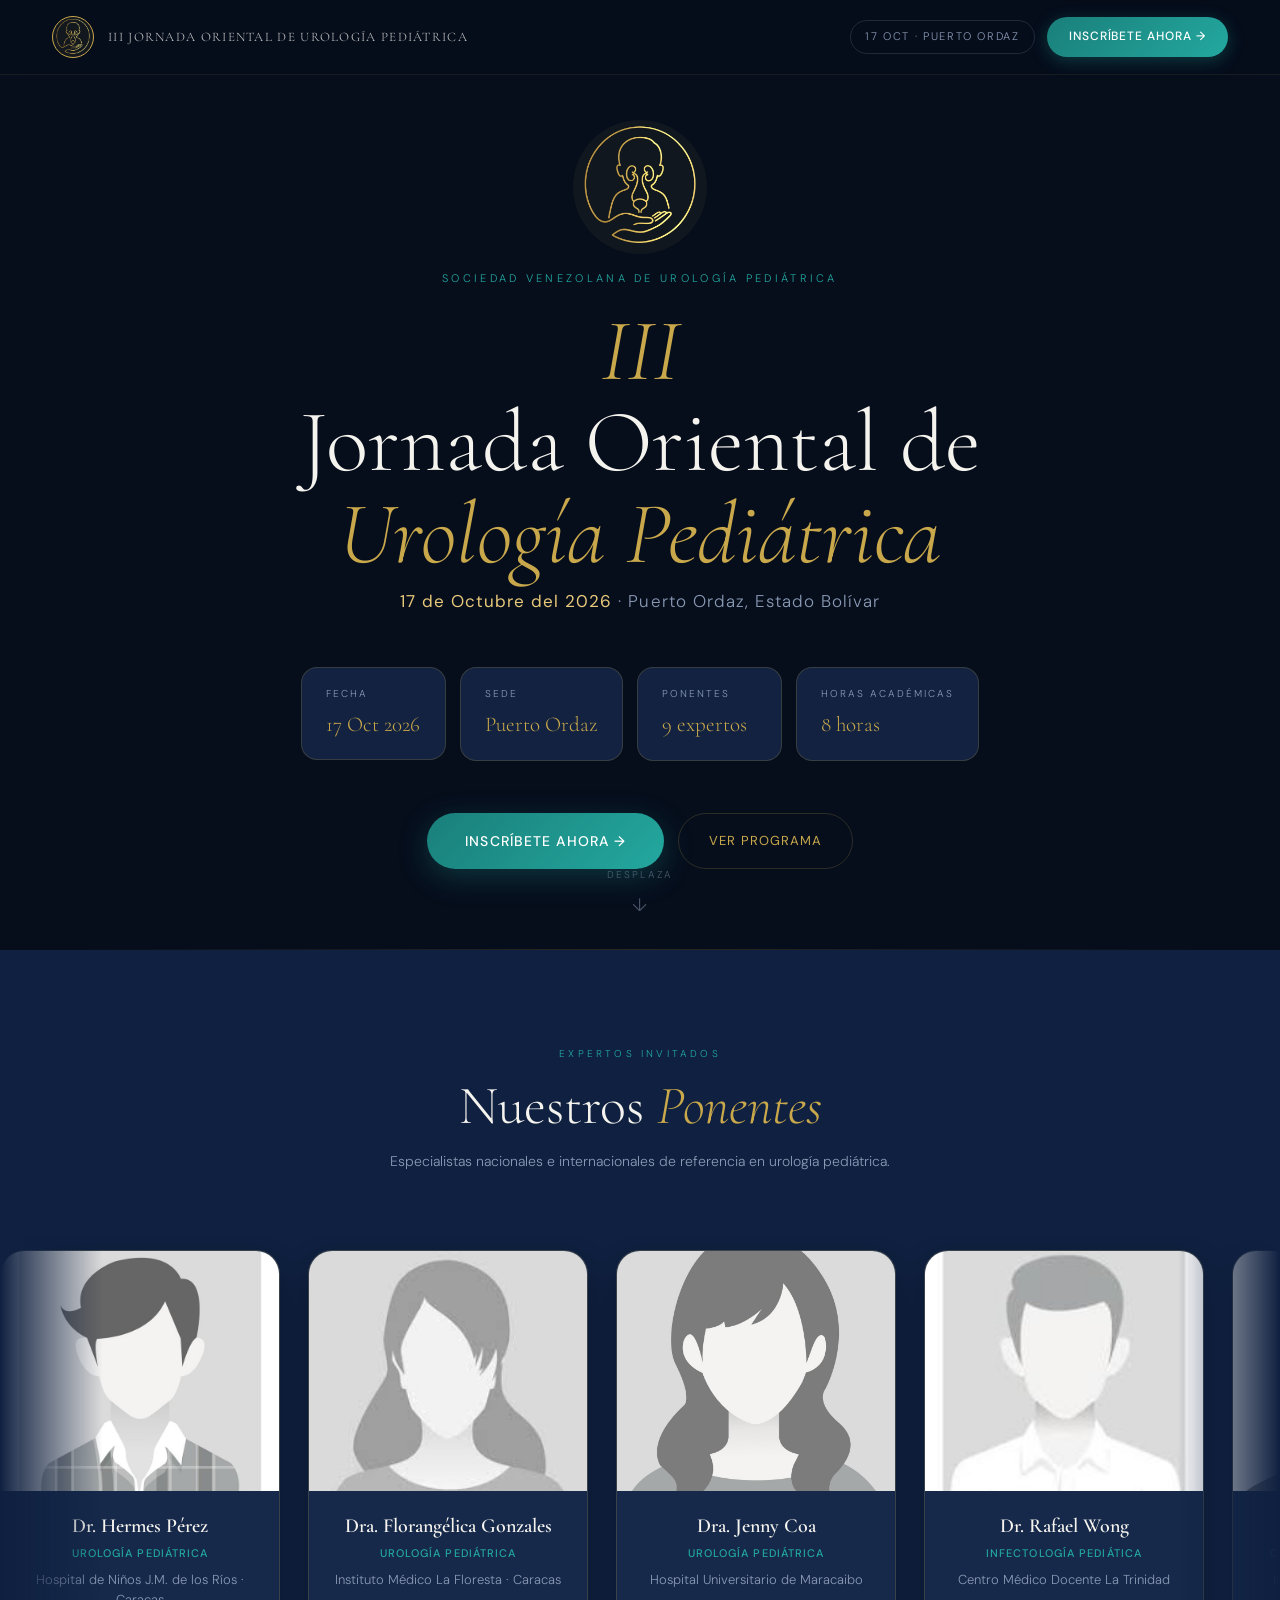
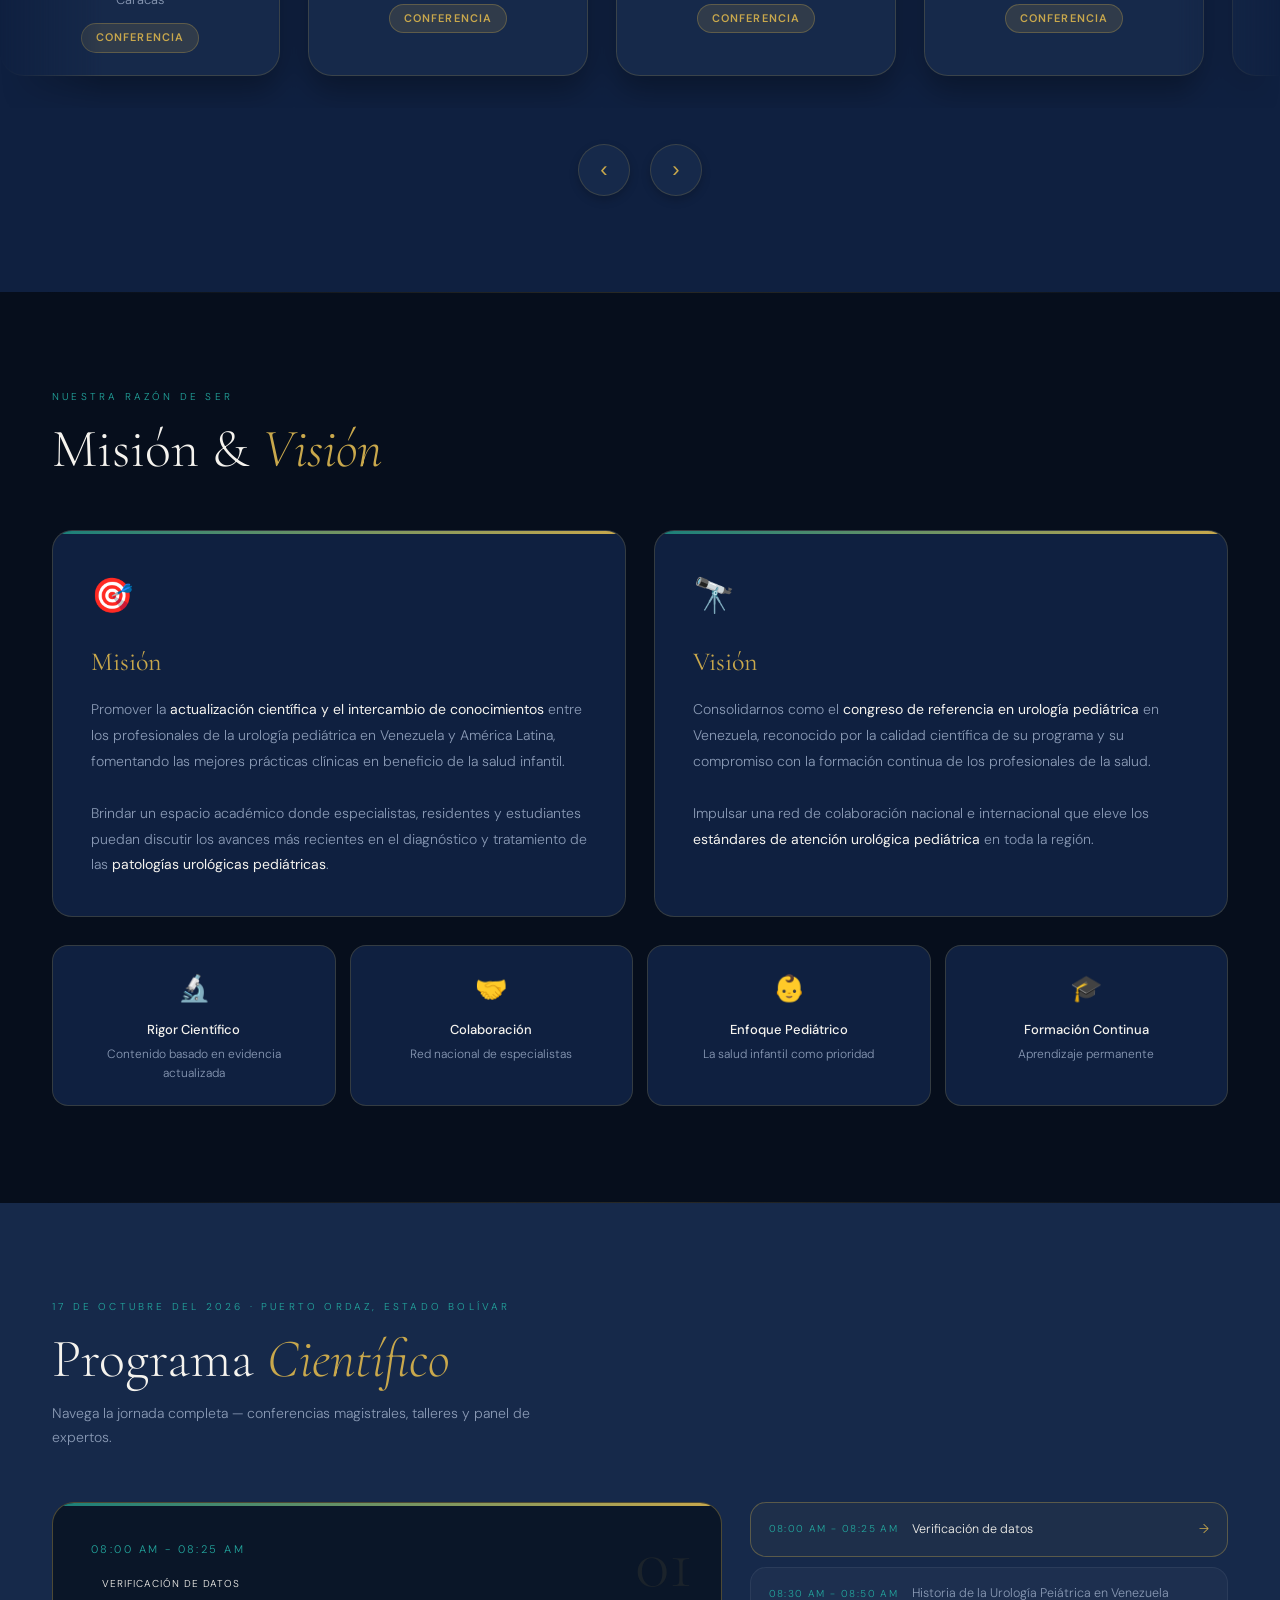
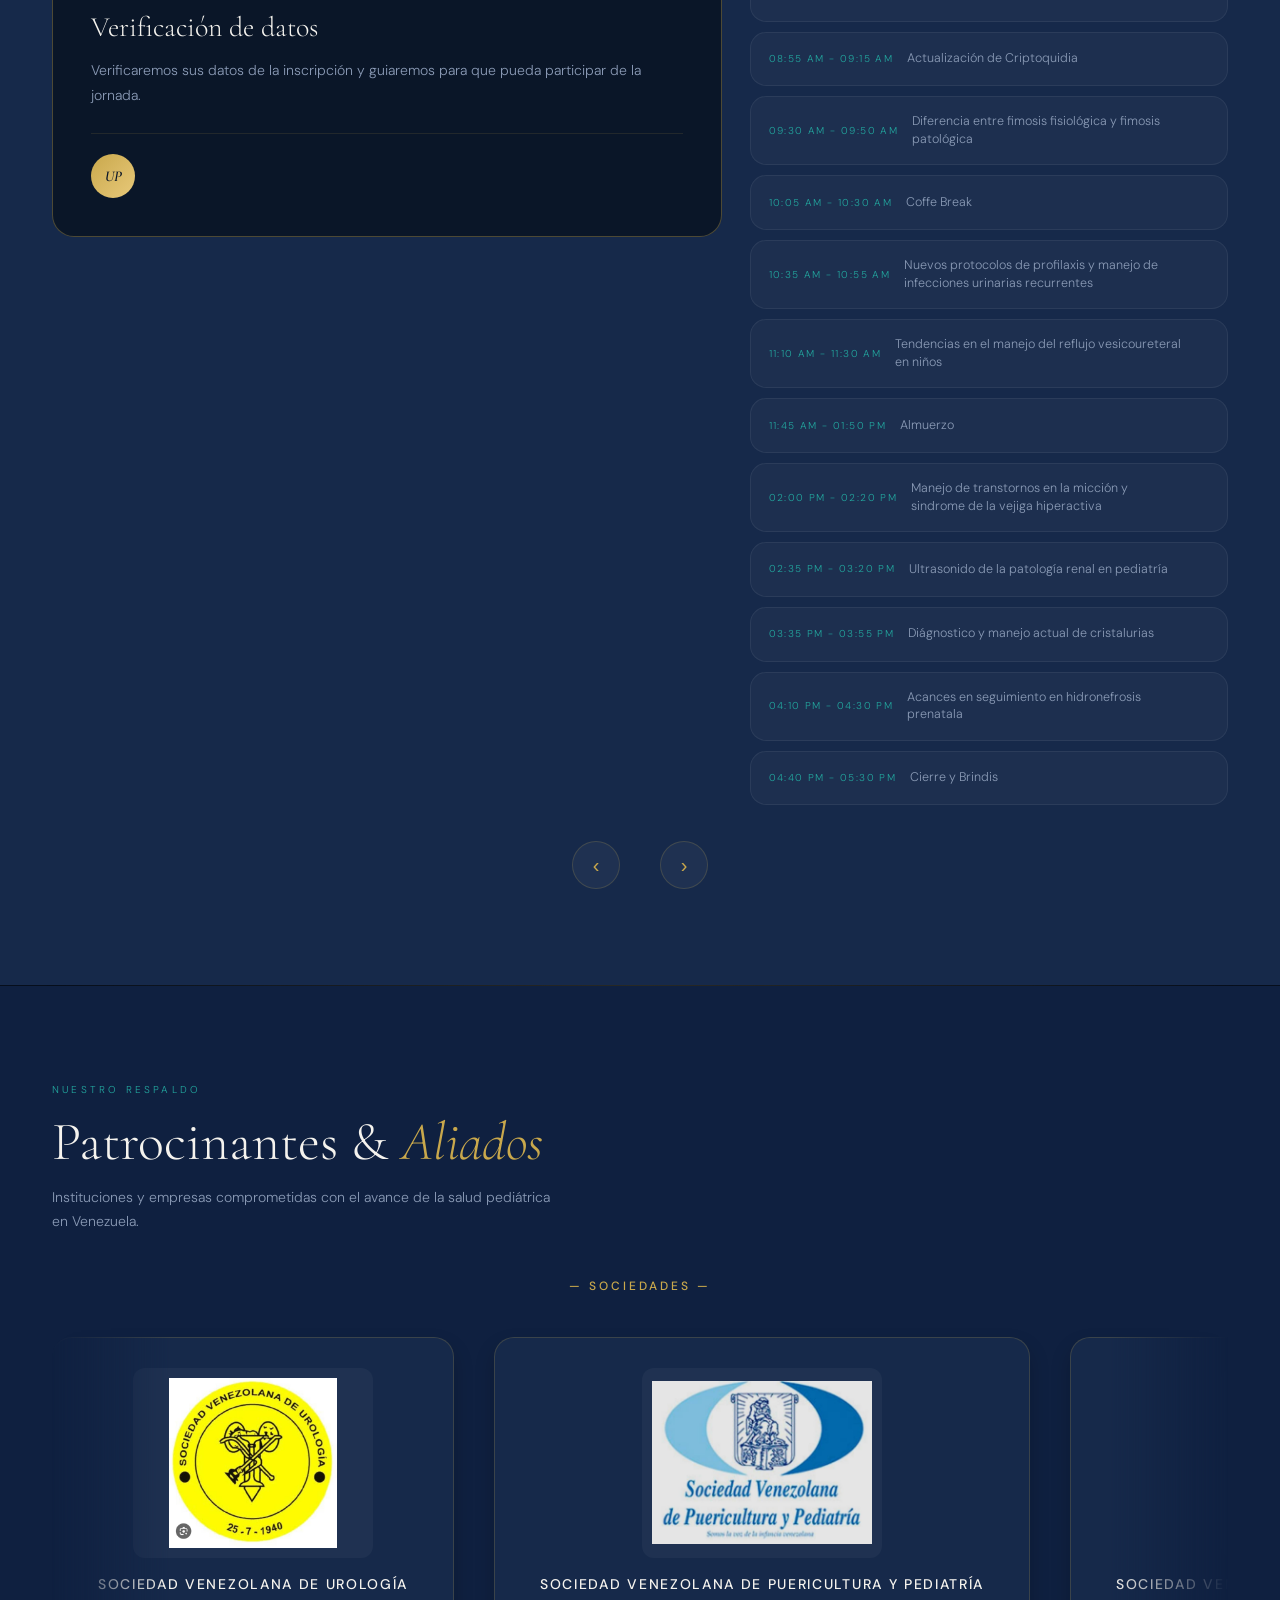
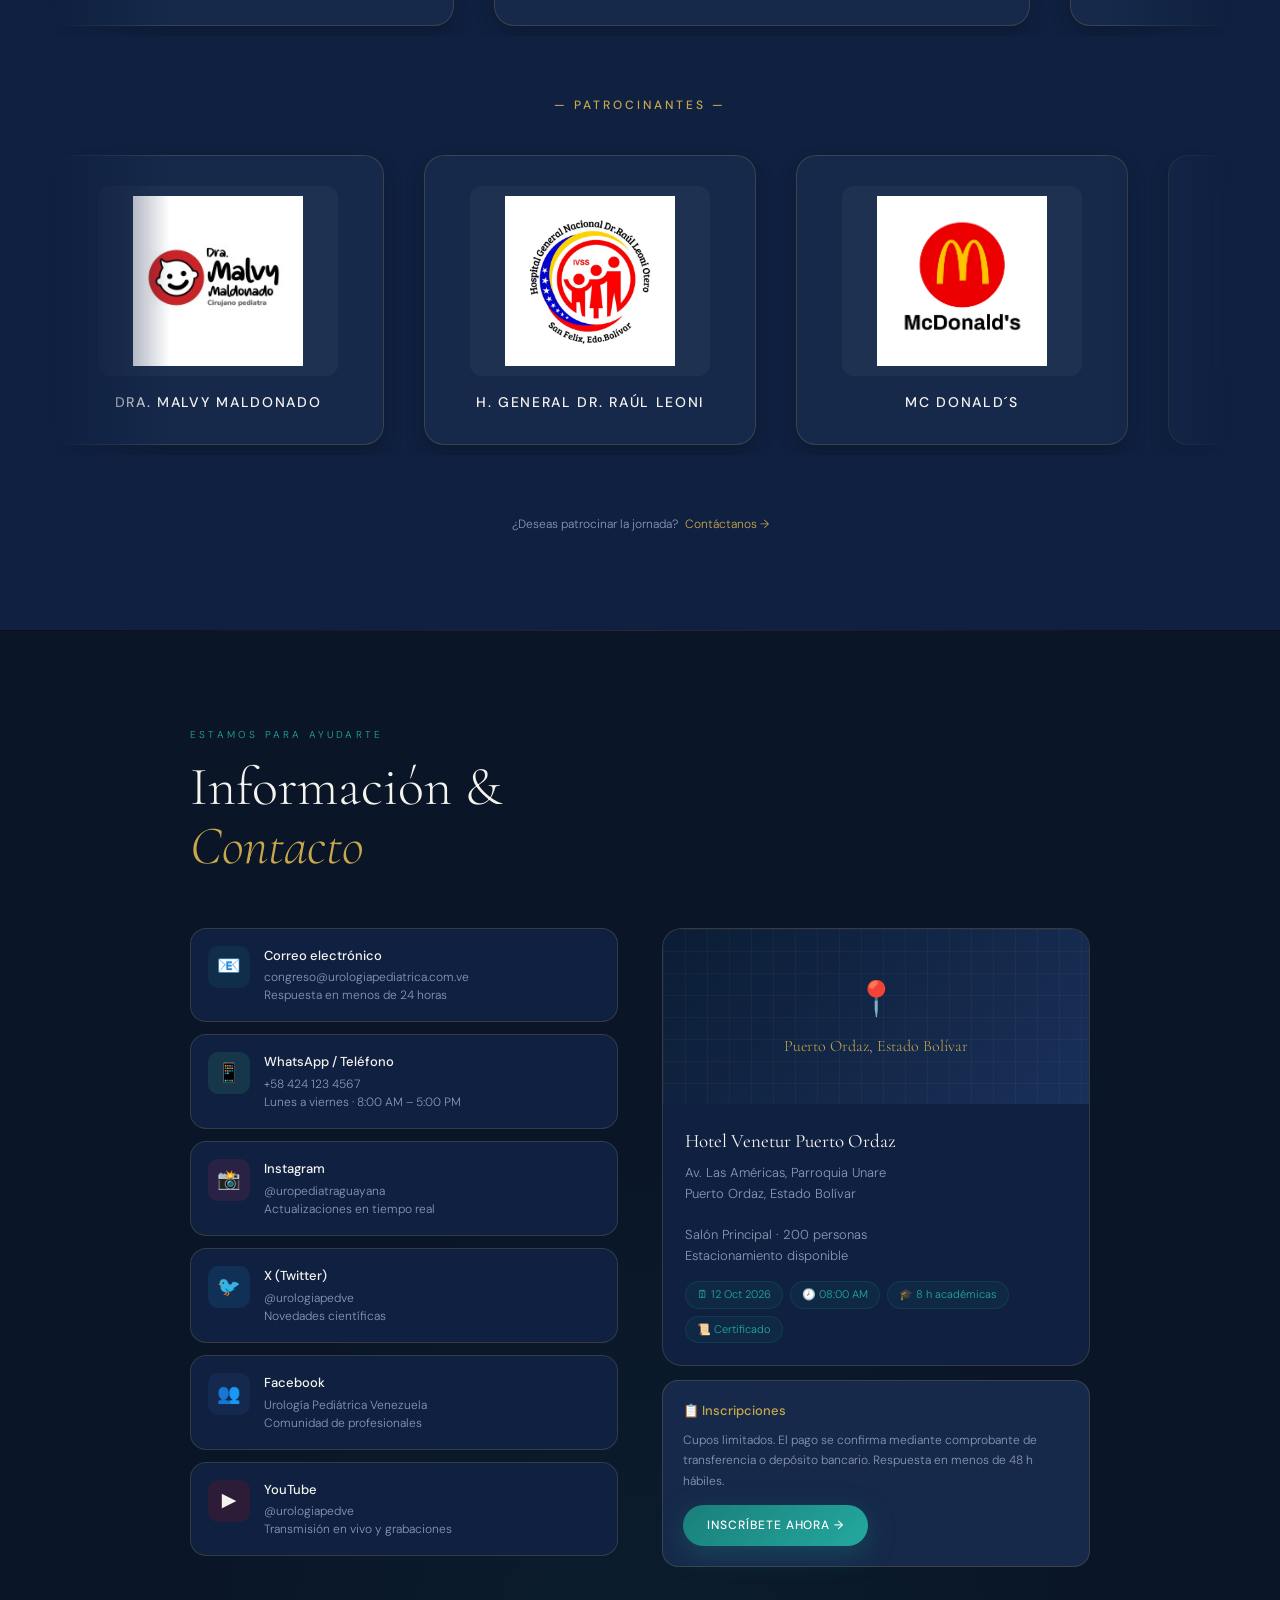
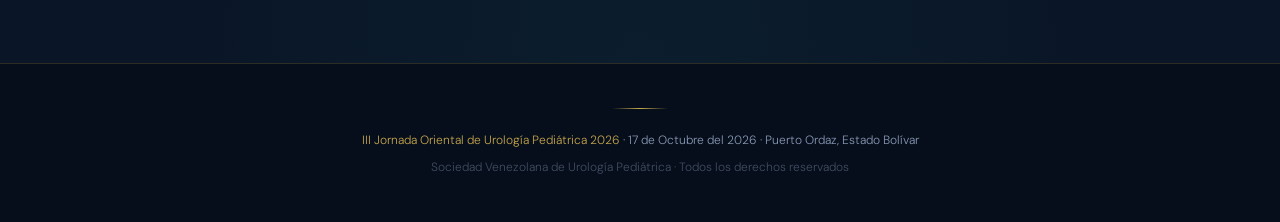
==== index.html @ 6519dc2e "Creación del Index" ====
<!DOCTYPE html>
<html lang="es">
<head>
  <!--
    III Jornada Oriental de Urología Pediátrica – Puerto Ordaz
    Autor  : Julian Briceño
    Versión: 1.1.0
  -->

  <meta charset="UTF-8">
  <meta name="viewport" content="width=device-width, initial-scale=1.0">

  <!-- SEO -->
  <title>III Jornada Oriental de Urología Pediátrica – Puerto Ordaz</title>
  <meta name="description" content="III Jornada UP 2026: el congreso de urología pediátrica de referencia en Venezuela. 12 de octubre, Puerto Ordaz, Estado Bolívar.">
  <meta name="robots" content="index, follow">

  <!-- Open Graph -->
  <meta property="og:type"        content="website">
  <meta property="og:url"         content="https://congreso.urologiapediatrica.com.ve/">
  <meta property="og:title"       content="III Jornada Oriental de Urología Pediátrica – Puerto Ordaz">
  <meta property="og:description" content="12 de octubre · Puerto Ordaz · 17 expertos · 8 horas académicas">
  <meta property="og:image"       content="https://congreso.urologiapediatrica.com.ve/og-image.jpg">
  <meta name="twitter:card"       content="summary_large_image">

  <link rel="preconnect" href="https://fonts.googleapis.com">
  <link rel="preconnect" href="https://fonts.gstatic.com" crossorigin>
  <link rel="icon" type="image/png" href="img/logo/logo.png">
  <link href="https://fonts.googleapis.com/css2?family=Cormorant+Garamond:ital,wght@0,300;0,400;0,600;1,300;1,400&family=DM+Sans:wght@300;400;500&display=swap" rel="stylesheet">
  <link rel="stylesheet" href="styles.css">
</head>

<body>
  <a class="skip-link" href="#inicio">Ir al contenido principal</a>

  <nav class="main-nav" id="mainNav" role="navigation" aria-label="Navegación principal">
    <div class="nav-logo">
      <div class="nav-logo-mark" aria-hidden="true">
        <img class="hero-logo-img" src="img/logo/logo.png" alt="Logo">
      </div>
      <span class="nav-logo-text">III Jornada Oriental de Urología Pediátrica</span>
    </div>
    <div class="nav-right">
      <span class="nav-date-badge" aria-label="Fecha del evento">17 Oct · Puerto Ordaz</span>
      <a href="#inscripcion" class="nav-cta">Inscríbete ahora →</a>
    </div>
  </nav>

  <main class="page-wrapper">

    <!-- HERO -->
    <section class="hero" id="inicio" aria-label="Inicio">
      <div class="hero-logo-ring" aria-hidden="true">
        <img class="hero-logo-img" src="img/logo/logo.png" alt="Logo">
      </div>
      <p class="hero-eyebrow"   id="hero-org-full">Sociedad Venezolana de Urología Pediátrica</p>
      <h1 class="hero-title"><em>III</em><br>Jornada Oriental de<br><em>Urología Pediátrica</em></h1>
      <p class="hero-subtitle"  id="hero-date-city"><strong>17 de Octubre del 2026</strong>&nbsp;·&nbsp;Puerto Ordaz, Estado Bolívar</p>
      <div class="hero-cards"   id="heroCards" role="list"></div>
      <div class="hero-btn-row">
        <a href="#inscripcion" class="btn-primary">Inscríbete ahora →</a>
        <a href="#programa"    class="btn-ghost">Ver programa</a>
      </div>
      <div class="scroll-hint" aria-hidden="true">
        <span class="scroll-hint__text">Desplaza</span>
        <span class="scroll-hint__arrow">↓</span>
      </div>
    </section>

    <div class="section-divider" role="separator"></div>

    <!-- PONENTES -->
    <section class="ponentes-section" id="ponentes" aria-label="Ponentes">
      <div class="ponentes-header">
        <span class="sec-label">Expertos invitados</span>
        <h2 class="sec-title">Nuestros <em>Ponentes</em></h2>
        <p>Especialistas nacionales e internacionales de referencia en urología pediátrica.</p>
      </div>
      <div class="speakers-band" aria-label="Carrusel de ponentes">
        <div class="speakers-track" id="speakersTrack" role="list"></div>
      </div>
      <div class="speakers-controls" role="group" aria-label="Controles de ponentes">
        <button class="speakers-btn" id="speakersPrev" aria-label="Ponente anterior">&#8249;</button>
        <button class="speakers-btn" id="speakersNext" aria-label="Ponente siguiente">&#8250;</button>
      </div>
    </section>

    <div class="section-divider" role="separator"></div>

    <!-- MISIÓN & VISIÓN -->
    <section class="mision-section" id="nosotros" aria-label="Misión y Visión">
      <div class="inner">
        <span class="sec-label">Nuestra razón de ser</span>
        <h2 class="sec-title">Misión &amp; <em>Visión</em></h2>
        <div class="mv-grid">
          <div class="mv-card reveal">
            <span class="mv-card__icon" aria-hidden="true">🎯</span>
            <h3>Misión</h3>
            <p>Promover la <strong>actualización científica y el intercambio de conocimientos</strong> entre los profesionales de la urología pediátrica en Venezuela y América Latina, fomentando las mejores prácticas clínicas en beneficio de la salud infantil.<br><br>Brindar un espacio académico donde especialistas, residentes y estudiantes puedan discutir los avances más recientes en el diagnóstico y tratamiento de las <strong>patologías urológicas pediátricas</strong>.</p>
          </div>
          <div class="mv-card reveal">
            <span class="mv-card__icon" aria-hidden="true">🔭</span>
            <h3>Visión</h3>
            <p>Consolidarnos como el <strong>congreso de referencia en urología pediátrica</strong> en Venezuela, reconocido por la calidad científica de su programa y su compromiso con la formación continua de los profesionales de la salud.<br><br>Impulsar una red de colaboración nacional e internacional que eleve los <strong>estándares de atención urológica pediátrica</strong> en toda la región.</p>
          </div>
        </div>
        <div class="valores-grid">
          <div class="valor-card reveal"><div class="valor-card__icon" aria-hidden="true">🔬</div><h5>Rigor Científico</h5><p>Contenido basado en evidencia actualizada</p></div>
          <div class="valor-card reveal"><div class="valor-card__icon" aria-hidden="true">🤝</div><h5>Colaboración</h5><p>Red nacional de especialistas</p></div>
          <div class="valor-card reveal"><div class="valor-card__icon" aria-hidden="true">👶</div><h5>Enfoque Pediátrico</h5><p>La salud infantil como prioridad</p></div>
          <div class="valor-card reveal"><div class="valor-card__icon" aria-hidden="true">🎓</div><h5>Formación Continua</h5><p>Aprendizaje permanente</p></div>
        </div>
      </div>
    </section>

    <div class="section-divider" role="separator"></div>

    <!-- PROGRAMA -->
    <section class="programa-section" id="programa" aria-label="Programa Científico">
      <div class="programa-header">
        <span class="sec-label" id="prog-label">12 de Octubre · Puerto Ordaz</span>
        <h2 class="sec-title">Programa <em>Científico</em></h2>
        <p>Navega la jornada completa — conferencias magistrales, talleres y panel de expertos.</p>
      </div>
      <div class="prog-carousel-wrapper" aria-label="Slides del programa">
        <div class="prog-track" id="progTrack" role="list"></div>
      </div>
      <div class="prog-nav" role="group" aria-label="Navegación del programa">
        <button class="prog-nav-btn" id="progPrev" aria-label="Sesión anterior">&#8249;</button>
        <div class="prog-dots" id="progDots" role="tablist"></div>
        <button class="prog-nav-btn" id="progNext" aria-label="Sesión siguiente">&#8250;</button>
      </div>
    </section>

    <div class="section-divider" role="separator"></div>

    <!-- PATROCINANTES -->
    <section class="patrocinantes-section" id="patrocinantes" aria-label="Patrocinantes">
      <div class="inner">
        <span class="sec-label">Nuestro respaldo</span>
        <h2 class="sec-title">Patrocinantes &amp; <em>Aliados</em></h2>
        <p class="intro">Instituciones y empresas comprometidas con el avance de la salud pediátrica en Venezuela.</p>
        <div id="sponsorTiers"></div>
        <p style="text-align:center;font-size:12px;color:var(--color-muted);margin-top:6px;">
          ¿Deseas patrocinar la jornada?
          <a href="#contacto" style="color:var(--color-gold);text-decoration:none;margin-left:4px;">Contáctanos →</a>
        </p>
      </div>
    </section>

    <div class="section-divider" role="separator"></div>

    <!-- CONTACTO -->
    <section class="contacto-section" id="contacto" aria-label="Contacto">
      <div class="inner">
        <span class="sec-label">Estamos para ayudarte</span>
        <h2 class="sec-title">Información &amp;<br><em>Contacto</em></h2>
        <div class="contacto-grid">
          <div class="contact-list" id="contactList"></div>
          <div>
            <div class="lugar-card reveal" id="sedeCard"></div>
            <div class="inscripcion-box reveal" id="inscripcion">
              <h5 id="inscripcionTitle">📋 Inscripciones</h5>
              <p  id="inscripcionDesc">Cupos limitados.</p>
              <a  id="inscripcionBtn" href="#" class="btn-primary" style="font-size:12px;padding:11px 24px;">Inscríbete ahora →</a>
            </div>
          </div>
        </div>
      </div>
    </section>

  </main>

  <footer class="site-footer">
    <div class="gold-line" style="margin-bottom:22px;" aria-hidden="true"></div>
    <p><span class="gold-text" id="footerTitle">III Jornada Oriental de Urología Pediátrica</span>&nbsp;·&nbsp;<span id="footerMeta">12 de Octubre · Puerto Ordaz, Estado Bolívar</span></p>
    <p style="margin-top:8px;opacity:0.45;" id="footerOrg">Sociedad Venezolana de Urología Pediátrica &nbsp;·&nbsp; Todos los derechos reservados</p>
  </footer>
  <script src="main.js" defer></script>
</body>
</html>
---- styles.css ----
/* ============================================================
       01. Variables & Reset
       ============================================================ */
    :root {
      --color-bg-darkest : #060e1c;
      --color-bg-dark    : #0a1628;
      --color-bg-mid     : #0f2040;
      --color-bg-light   : #16294a;
      --color-bg-lighter : #1e3358;
      --color-gold       : #c9a84c;
      --color-gold-light : #e8c97a;
      --color-teal       : #1a7f7a;
      --color-teal-light : #23a89f;
      --color-white      : #f5f3ee;
      --color-muted      : #8a9ab5;
      --color-border     : rgba(201, 168, 76, 0.2);
      --color-success    : #3db87a;
      --color-error      : #e05c5c;
      --section-padding-y: 96px;
      --section-padding-x: 52px;
      --font-serif       : 'Cormorant Garamond', Georgia, serif;
      --font-sans        : 'DM Sans', system-ui, sans-serif;
      --transition-fast  : 0.25s ease;
      --transition-med   : 0.35s ease;
      --transition-slow  : 0.55s cubic-bezier(0.25, 0.46, 0.45, 0.94);
      --radius-sm        : 10px;
      --radius-md        : 16px;
      --radius-lg        : 24px;
      --radius-pill      : 100px;
    }

    *, *::before, *::after { margin: 0; padding: 0; box-sizing: border-box; }
    html { scroll-behavior: smooth; }

    /* ============================================================
       02. Base
       ============================================================ */
    body {
      background : var(--color-bg-darkest);
      color      : var(--color-white);
      font-family: var(--font-sans);
      font-weight: 300;
      overflow-x : hidden;
      line-height: 1.6;
    }
    body::before {
      content        : '';
      position       : fixed;
      inset          : 0;
      background     :
        radial-gradient(ellipse 80% 60% at 15% 10%, rgba(26,127,122,0.1) 0%, transparent 60%),
        radial-gradient(ellipse 60% 80% at 85% 85%, rgba(201,168,76,0.07) 0%, transparent 60%);
      pointer-events : none;
      z-index        : 0;
    }
    .page-wrapper { position: relative; z-index: 1; }

    /* ============================================================
       03. Utilidades
       ============================================================ */
    .skip-link {
      position     : absolute;
      top          : -9999px;
      left         : 0;
      background   : var(--color-teal);
      color        : #fff;
      padding      : 8px 16px;
      border-radius: 0 0 var(--radius-sm) 0;
      font-size    : 13px;
      font-weight  : 500;
      z-index      : 9999;
      transition   : top var(--transition-fast);
    }
    .skip-link:focus { top: 0; }

    .sec-label {
      display       : block;
      font-size     : 10px;
      letter-spacing: 0.32em;
      text-transform: uppercase;
      color         : var(--color-teal-light);
      margin-bottom : 14px;
    }
    .sec-title {
      font-family  : var(--font-serif);
      font-size    : clamp(30px, 4.5vw, 54px);
      font-weight  : 300;
      line-height  : 1.1;
      margin-bottom: 14px;
    }
    .sec-title em { font-style: italic; color: var(--color-gold); }

    .gold-line {
      width     : 56px;
      height    : 1px;
      background: linear-gradient(to right, transparent, var(--color-gold), transparent);
      margin    : 0 auto 28px;
    }
    .section-divider {
      width     : 100%;
      max-width : 1200px;
      height    : 1px;
      background: linear-gradient(to right, transparent, rgba(201,168,76,0.18), transparent);
      margin    : 0 auto;
    }

    .btn-primary {
      display        : inline-flex;
      align-items    : center;
      gap            : 10px;
      background     : linear-gradient(135deg, var(--color-teal), var(--color-teal-light));
      color          : #fff;
      font-family    : var(--font-sans);
      font-size      : 14px;
      font-weight    : 500;
      letter-spacing : 0.08em;
      text-transform : uppercase;
      padding        : 17px 38px;
      border-radius  : var(--radius-pill);
      border         : none;
      cursor         : pointer;
      text-decoration: none;
      transition     : transform var(--transition-fast), box-shadow var(--transition-fast);
      box-shadow     : 0 8px 28px rgba(26,127,122,0.35);
    }
    .btn-primary:hover { transform: translateY(-2px); box-shadow: 0 16px 44px rgba(26,127,122,0.5); }

    .btn-ghost {
      display        : inline-flex;
      align-items    : center;
      gap            : 8px;
      background     : transparent;
      color          : var(--color-gold);
      font-family    : var(--font-sans);
      font-size      : 13px;
      font-weight    : 400;
      letter-spacing : 0.08em;
      text-transform : uppercase;
      padding        : 15px 30px;
      border-radius  : var(--radius-pill);
      border         : 1px solid var(--color-border);
      cursor         : pointer;
      text-decoration: none;
      transition     : background var(--transition-fast), border-color var(--transition-fast);
    }
    .btn-ghost:hover { background: rgba(201,168,76,0.08); border-color: var(--color-gold); }

    /* ============================================================
       04. Navegación
       ============================================================ */
    .main-nav {
      position        : fixed;
      top             : 0; left: 0; right: 0;
      z-index         : 200;
      padding         : 16px var(--section-padding-x);
      display         : flex;
      align-items     : center;
      justify-content : space-between;
      background      : rgba(6,14,28,0.92);
      backdrop-filter : blur(12px);
      -webkit-backdrop-filter: blur(12px);
      border-bottom   : 1px solid rgba(201,168,76,0.1);
      transition      : padding var(--transition-med), background var(--transition-med);
    }
    .main-nav.scrolled { padding: 12px var(--section-padding-x); background: rgba(6,14,28,0.98); }

    .nav-logo { display: flex; align-items: center; gap: 14px; }
    .nav-logo-mark {
      width        : 42px; height: 42px;
      border       : 1.5px solid var(--color-gold);
      border-radius: 50%;
      display      : flex; align-items: center; justify-content: center;
      background   : rgba(201,168,76,0.07);
      flex-shrink  : 0;
    }
    .nav-logo-mark svg { width: 24px; height: 24px; }
    .nav-logo-text {
      font-family   : var(--font-serif);
      font-size     : 13px;
      letter-spacing: 0.1em;
      text-transform: uppercase;
      color         : var(--color-white);
      opacity       : 0.85;
      line-height   : 1.3;
    }
    .nav-right { display: flex; align-items: center; gap: 12px; }
    .nav-date-badge {
      font-size     : 11px;
      letter-spacing: 0.15em;
      text-transform: uppercase;
      color         : var(--color-muted);
      padding       : 7px 14px;
      border        : 1px solid rgba(138,154,181,0.2);
      border-radius : var(--radius-pill);
      white-space   : nowrap;
    }
    .nav-cta {
      display        : inline-flex;
      align-items    : center;
      gap            : 7px;
      background     : linear-gradient(135deg, var(--color-teal), var(--color-teal-light));
      color          : #fff;
      font-size      : 12px;
      font-weight    : 500;
      letter-spacing : 0.08em;
      text-transform : uppercase;
      padding        : 10px 22px;
      border-radius  : var(--radius-pill);
      text-decoration: none;
      white-space    : nowrap;
      transition     : transform var(--transition-fast), box-shadow var(--transition-fast);
      box-shadow     : 0 4px 16px rgba(26,127,122,0.4);
    }
    .nav-cta:hover { transform: translateY(-1px); box-shadow: 0 8px 28px rgba(26,127,122,0.55); }

    /* ============================================================
       05. Hero
       ============================================================ */
    .hero {
      min-height     : 100vh;
      display        : flex;
      flex-direction : column;
      align-items    : center;
      justify-content: center;
      padding        : 120px 24px 80px;
      text-align     : center;
      position       : relative;
      background     : var(--color-bg-darkest);
    }
    .hero-logo-ring {
      width        : 134px; height: 134px;
      border-radius: 50%;
      display      : flex; align-items: center; justify-content: center;
      margin       : 0 auto 16px;
      background   : rgba(201,168,76,0.06);
      opacity      : 0;
      animation    : anim-fade-up 0.7s 0.1s ease forwards;
    }
    .hero-logo-img {
      width: 100%;
      height: 100%;
      object-fit: contain;
    }
    .hero-eyebrow {
      font-size     : 11px;
      letter-spacing: 0.3em;
      text-transform: uppercase;
      color         : var(--color-teal-light);
      margin-bottom : 18px;
      opacity       : 0;
      animation     : anim-fade-up 0.7s 0.3s ease forwards;
    }
    .hero-title {
      font-family  : var(--font-serif);
      font-size    : clamp(40px, 7vw, 88px);
      font-weight  : 300;
      line-height  : 1.04;
      margin-bottom: 8px;
      opacity      : 0;
      animation    : anim-fade-up 0.7s 0.4s ease forwards;
    }
    .hero-title em { font-style: italic; color: var(--color-gold); }
    .hero-subtitle {
      font-size     : clamp(13px, 2vw, 17px);
      color         : var(--color-muted);
      letter-spacing: 0.06em;
      margin-bottom : 52px;
      opacity       : 0;
      animation     : anim-fade-up 0.7s 0.5s ease forwards;
    }
    .hero-subtitle strong { color: var(--color-gold-light); font-weight: 400; }
    .hero-cards {
      display        : flex;
      gap            : 14px;
      flex-wrap      : wrap;
      justify-content: center;
      margin-bottom  : 52px;
      opacity        : 0;
      animation      : anim-fade-up 0.7s 0.6s ease forwards;
    }
    .info-card {
      background    : rgba(22,41,74,0.8);
      border        : 1px solid var(--color-border);
      border-radius : var(--radius-md);
      padding       : 18px 24px;
      text-align    : left;
      min-width     : 145px;
      backdrop-filter: blur(8px);
    }
    .info-card__label {
      font-size     : 10px;
      letter-spacing: 0.2em;
      text-transform: uppercase;
      color         : var(--color-muted);
      margin-bottom : 6px;
      display       : block;
    }
    .info-card__value { font-family: var(--font-serif); font-size: 21px; color: var(--color-gold); }
    .hero-btn-row {
      display        : flex;
      gap            : 14px;
      flex-wrap      : wrap;
      justify-content: center;
      opacity        : 0;
      animation      : anim-fade-up 0.7s 0.75s ease forwards;
    }
    .scroll-hint {
      position      : absolute;
      bottom        : 30px;
      left          : 50%;
      transform     : translateX(-50%);
      display       : flex;
      flex-direction: column;
      align-items   : center;
      gap           : 8px;
      opacity       : 0;
      animation     : anim-fade-in 1s 1.4s ease forwards, anim-bob 2.2s 2.4s ease-in-out infinite;
    }
    .scroll-hint__text  { font-size: 10px; letter-spacing: 0.22em; text-transform: uppercase; color: var(--color-muted); }
    .scroll-hint__arrow { font-size: 18px; color: var(--color-muted); }

    /* ============================================================
       06. Ponentes — banda de scroll infinito
       ============================================================ */
    .ponentes-section {
      padding   : var(--section-padding-y) 0;
      background: var(--color-bg-mid);
      position  : relative;
      overflow  : hidden;
    }
    .ponentes-header {
      padding      : 0 var(--section-padding-x);
      margin-bottom: 52px;
      text-align   : center;
      max-width    : 800px;
      margin-left  : auto;
      margin-right : auto;
    }
    .ponentes-header p {
      color      : var(--color-muted);
      font-size  : 14px;
      margin-top : 8px;
      max-width  : 500px;
      line-height: 1.7;
      margin-left: auto;
      margin-right: auto;
    }

    /* Banda de desplazamiento continuo — misma mecánica que patrocinantes */
    .speakers-band {
      overflow           : hidden;
      mask-image         : linear-gradient(to right, transparent, black 8%, black 92%, transparent);
      -webkit-mask-image : linear-gradient(to right, transparent, black 8%, black 92%, transparent);
      padding            : 24px 0 32px;
    }
    .speakers-track {
      display   : flex;
      gap       : 28px;
      width     : max-content;
      animation : anim-scroll-left 40s linear infinite;
    }
    /* Controles prev / next de ponentes */
    .speakers-controls {
      display        : flex;
      align-items    : center;
      justify-content: center;
      gap            : 20px;
      margin-top     : 36px;
      padding        : 0 var(--section-padding-x);
    }
    .speakers-btn {
      width        : 52px;
      height       : 52px;
      border       : 1px solid var(--color-border);
      border-radius: 50%;
      background   : var(--color-bg-light);
      color        : var(--color-gold);
      font-size    : 22px;
      cursor       : pointer;
      display      : flex;
      align-items  : center;
      justify-content: center;
      transition   : background var(--transition-fast), border-color var(--transition-fast), transform var(--transition-fast);
      box-shadow   : 0 4px 10px rgba(0,0,0,0.2);
    }
    .speakers-btn:hover {
      background  : rgba(201,168,76,0.15);
      border-color: var(--color-gold);
      transform   : scale(1.12);
    }

    /* Tarjeta de ponente */
    .speaker-card {
      background   : var(--color-bg-light);
      border       : 1px solid var(--color-border);
      border-radius: var(--radius-lg);
      overflow     : hidden;
      flex-shrink  : 0;
      width        : 280px;
      transition   : transform var(--transition-med), border-color var(--transition-med), box-shadow var(--transition-med);
      box-shadow   : 0 15px 30px rgba(0,0,0,0.3);
    }
    .speaker-card__image { width: 100%; height: 240px; position: relative; overflow: hidden; }
    .speaker-card__image img {
      width     : 100%; height: 100%;
      object-fit: cover;
      transition: transform var(--transition-slow);
    }
    .speaker-card__initials {
      position       : absolute;
      inset          : 0;
      display        : flex;
      align-items    : center;
      justify-content: center;
      font-family    : var(--font-serif);
      font-size      : 52px;
      font-style     : italic;
      font-weight    : 700;
      color          : var(--color-white);
      background     : linear-gradient(145deg, var(--color-bg-mid), var(--color-bg-light));
    }
    .speaker-card__body { padding: 22px 20px; text-align: center; }
    .speaker-card__name {
      font-family  : var(--font-serif);
      font-size    : 20px;
      font-weight  : 600;
      color        : var(--color-white);
      margin-bottom: 6px;
      line-height  : 1.3;
      transition   : color var(--transition-fast);
    }
    .speaker-card__specialty {
      font-size     : 11px;
      color         : var(--color-teal-light);
      letter-spacing: 0.1em;
      text-transform: uppercase;
      margin-bottom : 8px;
      font-weight   : 500;
    }
    .speaker-card__institution { font-size: 13px; color: var(--color-muted); line-height: 1.5; margin-bottom: 14px; }
    .speaker-card__tag {
      display       : inline-block;
      font-size     : 11px;
      letter-spacing: 0.1em;
      text-transform: uppercase;
      background    : rgba(201,168,76,0.15);
      color         : var(--color-gold);
      border        : 1px solid rgba(201,168,76,0.3);
      padding       : 5px 14px;
      border-radius : var(--radius-pill);
      font-weight   : 600;
      transition    : background var(--transition-fast), border-color var(--transition-fast);
    }
    @media (hover: hover) {
      .speaker-card:hover {
        transform   : translateY(-8px) scale(1.03);
        border-color: var(--color-gold);
        box-shadow  : 0 28px 40px rgba(201,168,76,0.35);
        z-index     : 10;
      }
      .speaker-card:hover .speaker-card__name       { color: var(--color-gold); }
      .speaker-card:hover .speaker-card__specialty  { color: var(--color-gold-light); }
      .speaker-card:hover .speaker-card__institution{ color: var(--color-white); }
      .speaker-card:hover .speaker-card__tag        { background: rgba(201,168,76,0.25); border-color: var(--color-gold); }
      .speaker-card:hover .speaker-card__image img  { transform: scale(1.08); }
    }

    /* Estado seleccionado por botones prev/next — réplica exacta del hover */
    .speaker-card.is-selected {
      transform   : translateY(-8px) scale(1.03);
      border-color: var(--color-gold);
      box-shadow  : 0 28px 40px rgba(201,168,76,0.35);
      z-index     : 10;
    }
    .speaker-card.is-selected .speaker-card__name        { color: var(--color-gold); }
    .speaker-card.is-selected .speaker-card__specialty   { color: var(--color-gold-light); }
    .speaker-card.is-selected .speaker-card__institution { color: var(--color-white); }
    .speaker-card.is-selected .speaker-card__tag         { background: rgba(201,168,76,0.25); border-color: var(--color-gold); }
    .speaker-card.is-selected .speaker-card__image img   { transform: scale(1.08); }

    /* ============================================================
       07. Misión & Visión
       ============================================================ */
    .mision-section { padding: var(--section-padding-y) var(--section-padding-x); background: var(--color-bg-darkest); }
    .mision-section .inner { max-width: 1200px; margin: 0 auto; }
    .mv-grid { display: grid; grid-template-columns: 1fr 1fr; gap: 28px; margin-top: 52px; }
    .mv-card {
      background   : var(--color-bg-mid);
      border       : 1px solid var(--color-border);
      border-radius: 20px;
      padding      : 38px;
      position     : relative;
      overflow     : hidden;
      transition   : transform var(--transition-med);
    }
    .mv-card::before {
      content   : '';
      position  : absolute;
      top       : 0; left: 0; right: 0;
      height    : 3px;
      background: linear-gradient(to right, var(--color-teal), var(--color-gold));
    }
    .mv-card:hover { transform: translateY(-4px); }
    .mv-card__icon { font-size: 34px; margin-bottom: 18px; display: block; }
    .mv-card h3 { font-family: var(--font-serif); font-size: 26px; font-weight: 400; color: var(--color-gold); margin-bottom: 14px; }
    .mv-card p  { font-size: 14px; color: var(--color-muted); line-height: 1.85; }
    .mv-card p strong { color: var(--color-white); font-weight: 400; }
    .valores-grid { display: grid; grid-template-columns: repeat(4,1fr); gap: 14px; margin-top: 28px; }
    .valor-card {
      background   : var(--color-bg-mid);
      border       : 1px solid var(--color-border);
      border-radius: var(--radius-md);
      padding      : 22px;
      text-align   : center;
      transition   : transform var(--transition-fast), border-color var(--transition-fast);
    }
    .valor-card:hover { transform: translateY(-3px); border-color: rgba(201,168,76,0.4); }
    .valor-card__icon { font-size: 26px; margin-bottom: 10px; }
    .valor-card h5    { font-size: 13px; font-weight: 500; margin-bottom: 4px; }
    .valor-card p     { font-size: 12px; color: var(--color-muted); }

    /* ============================================================
       08. Programa
       ============================================================ */
    .programa-section { padding: var(--section-padding-y) 0; background: var(--color-bg-light); }
    .programa-header { padding: 0 var(--section-padding-x); margin-bottom: 52px; }
    .programa-header p { color: var(--color-muted); font-size: 14px; margin-top: 8px; max-width: 540px; line-height: 1.7; }
    .prog-carousel-wrapper { position: relative; overflow: hidden; }
    .prog-track { display: flex; transition: transform var(--transition-slow); }
    .prog-slide {
      min-width            : 100%;
      padding              : 0 var(--section-padding-x);
      display              : grid;
      grid-template-columns: 1.4fr 1fr;
      gap                  : 28px;
      align-items          : start;
    }
    .prog-main-card {
      background   : var(--color-bg-dark);
      border       : 1px solid rgba(201,168,76,0.35);
      border-radius: 22px;
      padding      : 38px;
      position     : relative;
      overflow     : hidden;
    }
    .prog-main-card::before {
      content   : '';
      position  : absolute;
      top       : 0; left: 0; right: 0;
      height    : 3px;
      background: linear-gradient(to right, var(--color-teal), var(--color-gold));
    }
    .prog-slide-num {
      position      : absolute;
      top           : 24px; right: 28px;
      font-family   : var(--font-serif);
      font-size     : 72px;
      font-weight   : 300;
      color         : rgba(201,168,76,0.09);
      line-height   : 1;
      pointer-events: none;
      user-select   : none;
    }
    .prog-time { font-size: 11px; letter-spacing: 0.22em; text-transform: uppercase; color: var(--color-teal-light); display: block; margin-bottom: 10px; }
    .prog-type-badge { display: inline-block; font-size: 10px; letter-spacing: 0.1em; text-transform: uppercase; padding: 3px 11px; border-radius: var(--radius-pill); margin-bottom: 16px; }
    .prog-type-badge.conferencia { background: rgba(26,127,122,0.15); color: var(--color-teal-light); border: 1px solid rgba(26,127,122,0.3); }
    .prog-type-badge.taller      { background: rgba(201,168,76,0.1);  color: var(--color-gold);       border: 1px solid rgba(201,168,76,0.2);  }
    .prog-type-badge.panel       { background: rgba(138,154,181,0.1); color: var(--color-muted);      border: 1px solid rgba(138,154,181,0.2); }
    .prog-type-badge.mesa        { background: rgba(59,130,246,0.1);  color: #60a5fa;                 border: 1px solid rgba(59,130,246,0.2);  }
    .prog-type-badge.cierre      { background: rgba(201,168,76,0.1);  color: var(--color-gold);       border: 1px solid rgba(201,168,76,0.2);  }
    .prog-main-card h4 { font-family: var(--font-serif); font-size: 28px; font-weight: 300; line-height: 1.2; color: var(--color-white); margin-bottom: 14px; }
    .prog-desc         { font-size: 14px; color: var(--color-muted); line-height: 1.8; margin-bottom: 24px; }
    .prog-speaker-row  { display: flex; align-items: center; gap: 12px; border-top: 1px solid rgba(201,168,76,0.12); padding-top: 20px; }
    .prog-speaker-avatar {
      width        : 44px; height: 44px;
      border-radius: 50%;
      display      : flex; align-items: center; justify-content: center;
      font-family  : var(--font-serif);
      font-size    : 15px; font-style: italic; font-weight: 600;
      color        : var(--color-bg-dark);
      flex-shrink  : 0;
    }
    .prog-speaker-name { font-size: 14px; font-weight: 500; color: var(--color-white); }
    .prog-speaker-cat  { font-size: 12px; color: var(--color-muted); }
    .prog-list { display: flex; flex-direction: column; gap: 10px; }
    .prog-list-item {
      background   : rgba(255,255,255,0.03);
      border       : 1px solid rgba(255,255,255,0.06);
      border-radius: var(--radius-md);
      padding      : 16px 18px;
      cursor       : pointer;
      transition   : border-color var(--transition-fast), background var(--transition-fast);
      display      : flex;
      align-items  : center;
      gap          : 14px;
    }
    .prog-list-item:hover,
    .prog-list-item.is-active { border-color: rgba(201,168,76,0.35); background: rgba(201,168,76,0.05); }
    .prog-list-item__time  { font-size: 10px; letter-spacing: 0.14em; text-transform: uppercase; color: var(--color-teal-light); min-width: 72px; }
    .prog-list-item__title { font-size: 12.5px; color: var(--color-muted); line-height: 1.4; flex: 1; }
    .prog-list-item.is-active .prog-list-item__title { color: var(--color-white); }
    .prog-list-item__arrow { color: var(--color-gold); font-size: 13px; opacity: 0; transition: opacity var(--transition-fast); }
    .prog-list-item:hover .prog-list-item__arrow,
    .prog-list-item.is-active .prog-list-item__arrow { opacity: 1; }
    .prog-nav { display: flex; align-items: center; justify-content: center; gap: 20px; margin-top: 36px; padding: 0 var(--section-padding-x); }
    .prog-nav-btn {
      width        : 48px; height: 48px;
      border       : 1px solid var(--color-border);
      border-radius: 50%;
      background   : rgba(255,255,255,0.04);
      color        : var(--color-gold);
      font-size    : 20px;
      cursor       : pointer;
      display      : flex; align-items: center; justify-content: center;
      transition   : background var(--transition-fast), border-color var(--transition-fast);
    }
    .prog-nav-btn:hover { background: rgba(201,168,76,0.1); border-color: var(--color-gold); }
    .prog-dots { display: flex; gap: 8px; align-items: center; }
    .prog-dot {
      height       : 4px; width: 22px;
      border-radius: 2px;
      background   : rgba(201,168,76,0.2);
      cursor       : pointer;
      transition   : background var(--transition-fast), width var(--transition-fast);
    }
    .prog-dot.is-active { background: var(--color-gold); width: 36px; }

    /* ============================================================
       09. Patrocinantes
       ============================================================ */
    .patrocinantes-section { padding: var(--section-padding-y) var(--section-padding-x); background: var(--color-bg-mid); }
    .patrocinantes-section .inner { max-width: 1300px; margin: 0 auto; }
    .patrocinantes-section > .inner > p.intro { color: var(--color-muted); font-size: 14px; margin-top: 8px; margin-bottom: 44px; max-width: 500px; line-height: 1.7; }
    .sponsor-tier { margin-bottom: 60px; }
    .sponsor-tier__label { font-size: 12px; letter-spacing: 0.25em; text-transform: uppercase; color: var(--color-gold); margin-bottom: 30px; display: block; text-align: center; font-weight: 500; }
    .logos-band {
      overflow           : hidden;
      mask-image         : linear-gradient(to right, transparent, black 10%, black 90%, transparent);
      -webkit-mask-image : linear-gradient(to right, transparent, black 10%, black 90%, transparent);
      padding            : 10px 0;
    }
    .logos-track {
      display   : flex;
      gap       : 40px;
      animation : anim-scroll-left 30s linear infinite;
      width     : max-content;
    }
    .logos-track:hover     { animation-play-state: paused; }
    .logos-track.is-reversed { animation-direction: reverse; animation-duration: 35s; }
    .sponsor-logo {
      background   : var(--color-bg-light);
      border       : 1px solid var(--color-border);
      border-radius: 20px;
      padding      : 30px 45px;
      min-width    : 240px;
      display      : flex; flex-direction: column; align-items: center; justify-content: center;
      gap          : 15px;
      flex-shrink  : 0;
      transition   : border-color var(--transition-fast), transform var(--transition-fast), box-shadow var(--transition-fast);
      box-shadow   : 0 10px 20px rgba(0,0,0,0.2);
    }
    .sponsor-logo:hover { border-color: var(--color-gold); transform: translateY(-5px) scale(1.02); box-shadow: 0 20px 40px rgba(201,168,76,0.3); }
    .sponsor-logo__img-wrapper {
      width        : 240px; height: 190px;
      background   : rgba(255,255,255,0.04);
      border-radius: 12px;
      display      : flex; align-items: center; justify-content: center;
      overflow     : hidden;
    }
    .sponsor-logo__img-wrapper img { max-width: 220px; max-height: 170px; width: auto; height: auto; object-fit: contain; transition: transform var(--transition-fast); }
    .sponsor-logo:hover .sponsor-logo__img-wrapper img { transform: scale(1.1); }
    .sponsor-logo__name { font-size: 14px; letter-spacing: 0.12em; text-transform: uppercase; text-align: center; font-weight: 500; }
    .sponsor-logo.is-gold   { border-color: rgba(201,168,76,0.4); background: rgba(201,168,76,0.06); }
    .sponsor-logo.is-gold   .sponsor-logo__name { color: var(--color-gold-light); }
    .sponsor-logo.is-silver { border-color: rgba(138,154,181,0.3); background: rgba(138,154,181,0.04); }
    .sponsor-logo.is-silver .sponsor-logo__name { color: #cbd5e1; }

    /* ============================================================
       10. Contacto
       ============================================================ */
    .contacto-section { padding: var(--section-padding-y) var(--section-padding-x); background: var(--color-bg-dark); position: relative; }
    .contacto-section::before {
      content   : '';
      position  : absolute; inset: 0;
      background: radial-gradient(ellipse 50% 70% at 50% 100%, rgba(26,127,122,0.07) 0%, transparent 70%);
      pointer-events: none;
    }
    .contacto-section .inner { max-width: 900px; margin: 0 auto; position: relative; }
    .contacto-grid { display: grid; grid-template-columns: 1fr 1fr; gap: 44px; margin-top: 52px; }
    .contact-list { display: flex; flex-direction: column; gap: 12px; }
    .contact-item {
      display        : flex; gap: 14px; align-items: flex-start;
      padding        : 17px;
      background     : var(--color-bg-mid);
      border         : 1px solid var(--color-border);
      border-radius  : var(--radius-md);
      transition     : border-color var(--transition-fast), transform var(--transition-fast);
      text-decoration: none;
      color          : inherit;
    }
    .contact-item:hover { border-color: rgba(201,168,76,0.45); transform: translateX(4px); }
    .contact-item__icon {
      width        : 42px; height: 42px;
      border-radius: var(--radius-sm);
      display      : flex; align-items: center; justify-content: center;
      font-size    : 19px;
      flex-shrink  : 0;
    }
    .icon-email    { background: rgba(26,127,122,0.15); }
    .icon-phone    { background: rgba(61,184,122,0.15); }
    .icon-instagram{ background: rgba(225,48,108,0.12); }
    .icon-twitter  { background: rgba(29,161,242,0.12); }
    .icon-facebook { background: rgba(66,103,178,0.12); }
    .icon-youtube  { background: rgba(255,0,0,0.12); }
    .contact-item h5 { font-size: 13px; font-weight: 500; margin-bottom: 2px; color: var(--color-white); }
    .contact-item p  { font-size: 12px; color: var(--color-muted); line-height: 1.5; }
    .lugar-card { background: var(--color-bg-mid); border: 1px solid var(--color-border); border-radius: 20px; overflow: hidden; }
    .lugar-map {
      height     : 175px;
      background : linear-gradient(135deg, #0b1d35, #19305a);
      position   : relative;
      display    : flex; align-items: center; justify-content: center;
      overflow   : hidden;
    }
    .lugar-map::before {
      content        : '';
      position       : absolute; inset: 0;
      background-image: linear-gradient(rgba(201,168,76,0.05) 1px,transparent 1px), linear-gradient(90deg,rgba(201,168,76,0.05) 1px,transparent 1px);
      background-size : 22px 22px;
    }
    .map-pin          { position: relative; z-index: 1; text-align: center; }
    .map-pin__emoji   { font-size: 34px; display: block; margin-bottom: 8px; }
    .map-pin__label   { font-family: var(--font-serif); font-size: 16px; color: var(--color-gold); }
    .lugar-body       { padding: 22px; }
    .lugar-body h4    { font-family: var(--font-serif); font-size: 19px; font-weight: 400; color: var(--color-white); margin-bottom: 7px; }
    .lugar-body p     { font-size: 13px; color: var(--color-muted); line-height: 1.6; margin-bottom: 14px; }
    .lugar-tags       { display: flex; flex-wrap: wrap; gap: 7px; }
    .lugar-tag        { font-size: 11px; color: var(--color-teal-light); background: rgba(26,127,122,0.1); border: 1px solid rgba(26,127,122,0.2); padding: 4px 11px; border-radius: var(--radius-pill); }
    .inscripcion-box  { margin-top: 14px; background: var(--color-bg-light); border: 1px solid var(--color-border); border-radius: var(--radius-md); padding: 20px; }
    .inscripcion-box h5 { font-size: 13px; font-weight: 500; margin-bottom: 8px; color: var(--color-gold); }
    .inscripcion-box p  { font-size: 12px; color: var(--color-muted); line-height: 1.7; margin-bottom: 14px; }

    /* ============================================================
       11. Footer
       ============================================================ */
    .site-footer { padding: 44px; border-top: 1px solid var(--color-border); text-align: center; background: var(--color-bg-darkest); }
    .site-footer p          { font-size: 12px; color: var(--color-muted); }
    .site-footer .gold-text { color: var(--color-gold); }

    /* ============================================================
       12. Animaciones & Reveal
       ============================================================ */
    @keyframes anim-fade-up   { from { opacity: 0; transform: translateY(22px); } to { opacity: 1; transform: translateY(0); } }
    @keyframes anim-fade-in   { from { opacity: 0; } to { opacity: 0.5; } }
    @keyframes anim-bob       { 0%,100% { transform: translateX(-50%) translateY(0); } 50% { transform: translateX(-50%) translateY(8px); } }
    @keyframes anim-scroll-left { from { transform: translateX(0); } to { transform: translateX(-50%); } }

    .reveal { opacity: 0; transform: translateY(18px); transition: opacity 0.6s ease, transform 0.6s ease; }
    .reveal.is-visible { opacity: 1; transform: translateY(0); }

    /* ============================================================
       13. Responsive
       ============================================================ */
    @media (max-width: 900px) {
      :root { --section-padding-x: 22px; }
      .main-nav         { padding: 14px var(--section-padding-x); }
      .main-nav.scrolled{ padding: 10px var(--section-padding-x); }
      .nav-logo-text    { display: none; }
      .mv-grid, .contacto-grid { grid-template-columns: 1fr; }
      .valores-grid     { grid-template-columns: 1fr 1fr; }
      .prog-slide       { grid-template-columns: 1fr; }
    }
    @media (max-width: 900px) {
      .sponsor-logo { padding: 25px 35px; min-width: 200px; }
      .sponsor-logo__img-wrapper { width: 220px; height: 170px; }
      .logos-track  { gap: 30px; }
      .speaker-card { width: 240px; }
      .speaker-card__image { height: 200px; }
    }
    @media (max-width: 600px) {
      .sponsor-logo { padding: 20px 25px; min-width: 160px; }
      .sponsor-logo__img-wrapper { width: 200px; height: 150px; }
      .logos-track  { gap: 20px; }
      .speaker-card { width: 220px; }
      .speaker-card__image { height: 180px; }
    }

    /* ============================================================
       14. Accesibilidad
       ============================================================ */
    @media (prefers-reduced-motion: reduce) {
      *, *::before, *::after { animation-duration: 0.01ms !important; animation-iteration-count: 1 !important; transition-duration: 0.01ms !important; }
      .hero-logo-ring, .hero-eyebrow, .hero-title, .hero-subtitle, .hero-cards, .hero-btn-row { opacity: 1; transform: none; }
      .scroll-hint { display: none; }
      .logos-track, .speakers-track { animation: none; }
    }
    :focus-visible { outline: 2px solid var(--color-gold); outline-offset: 3px; border-radius: var(--radius-sm); }
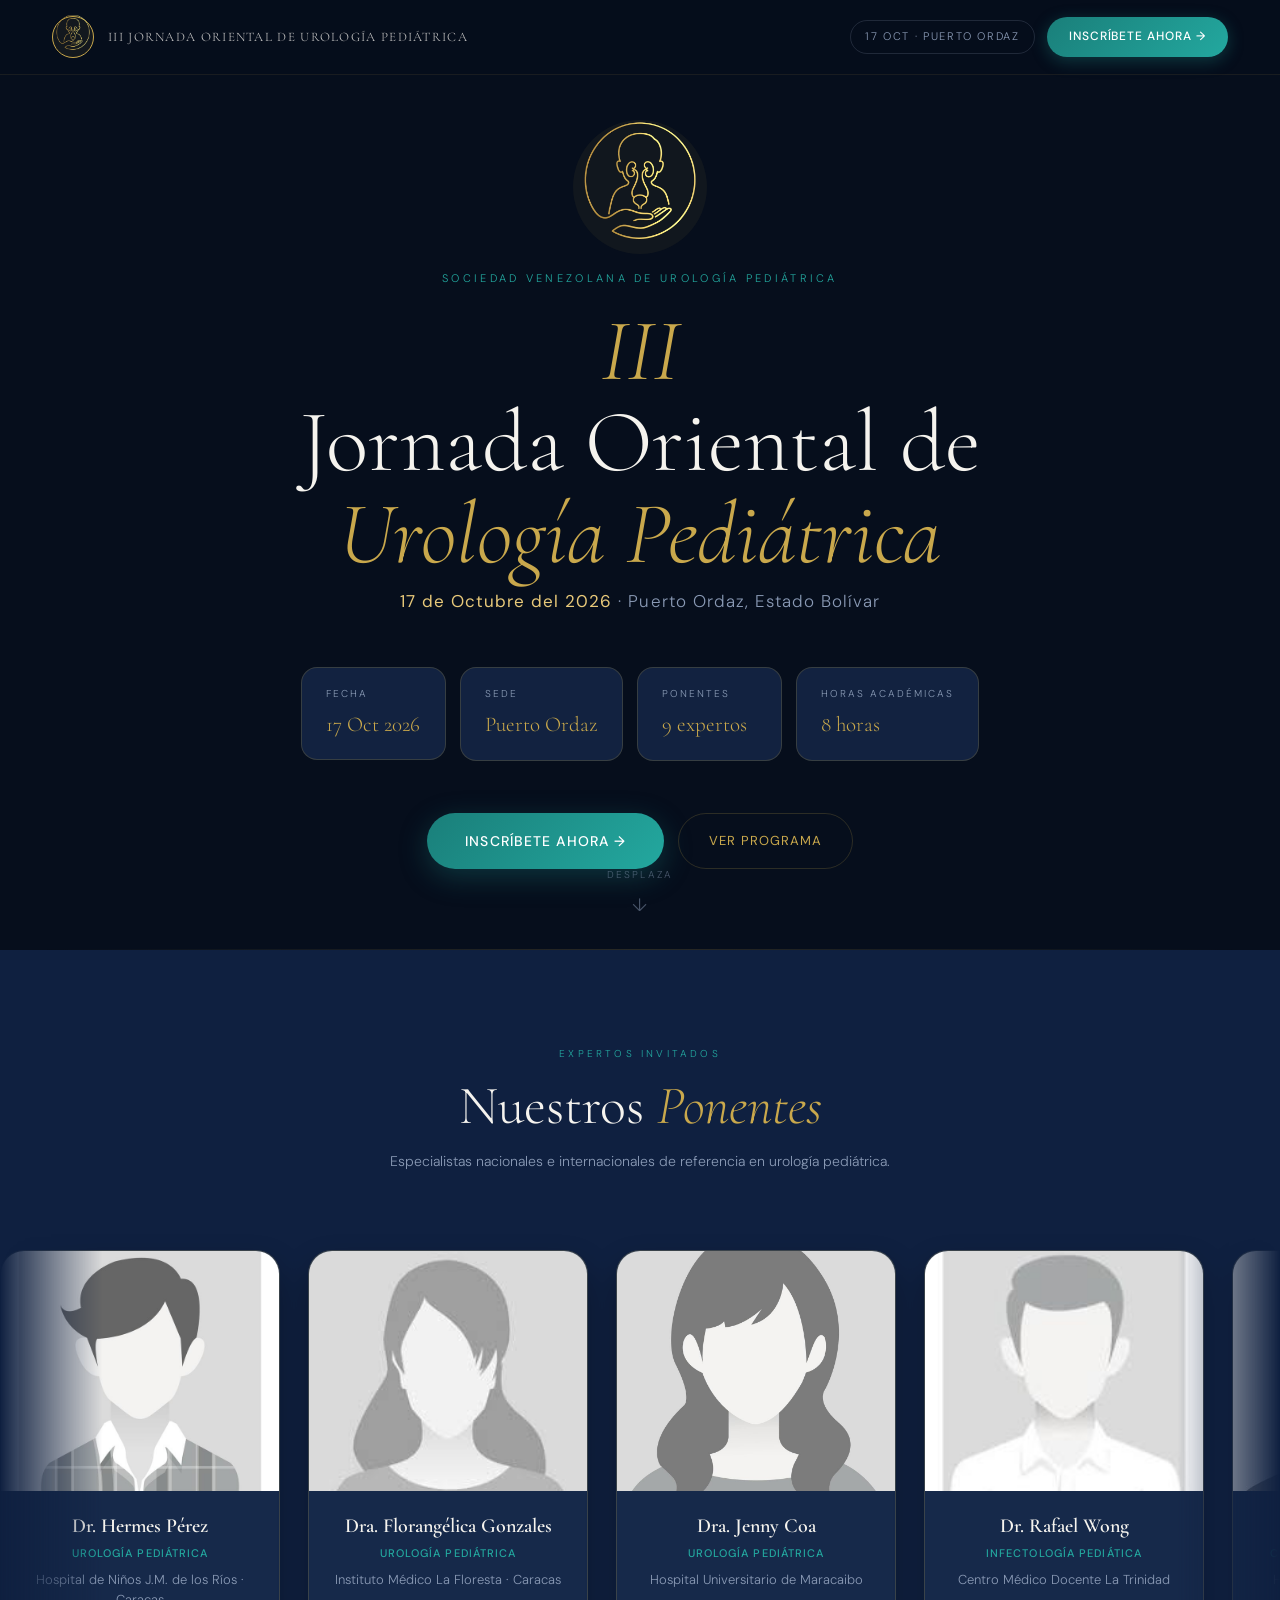
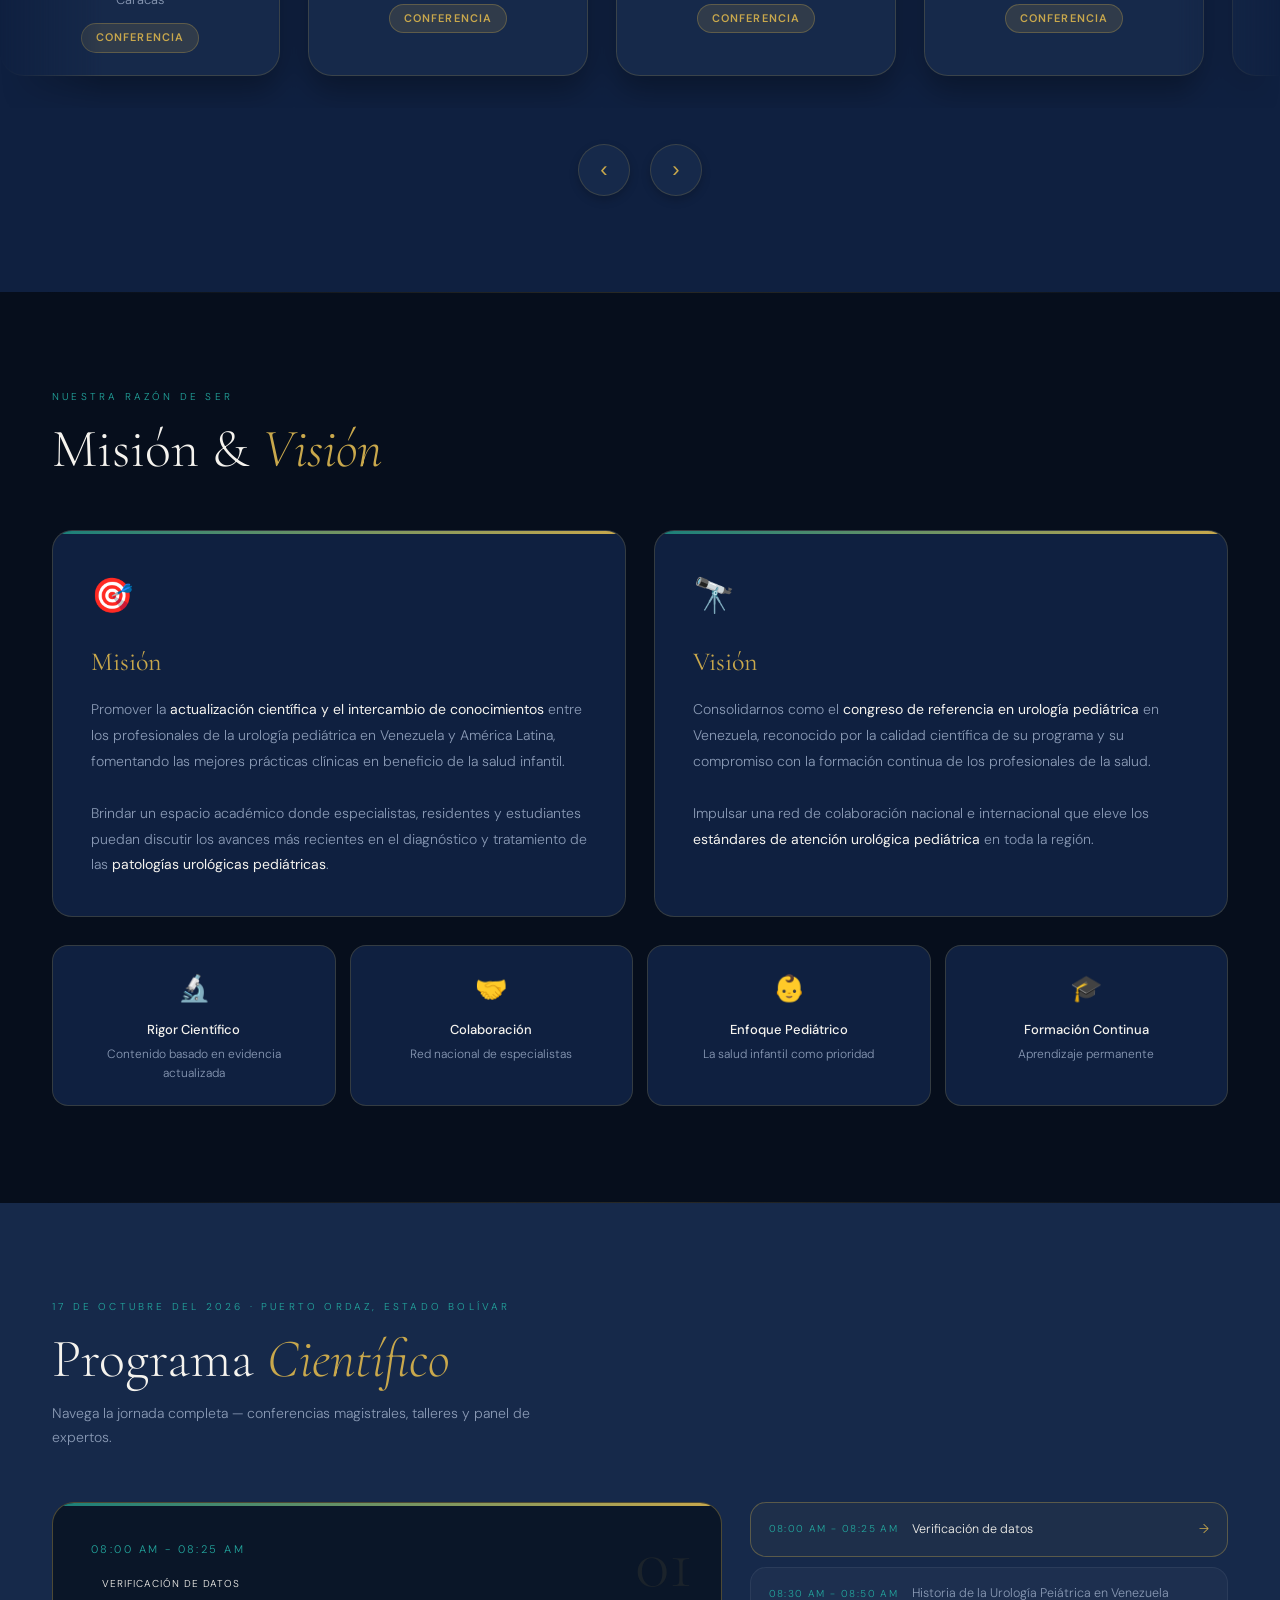
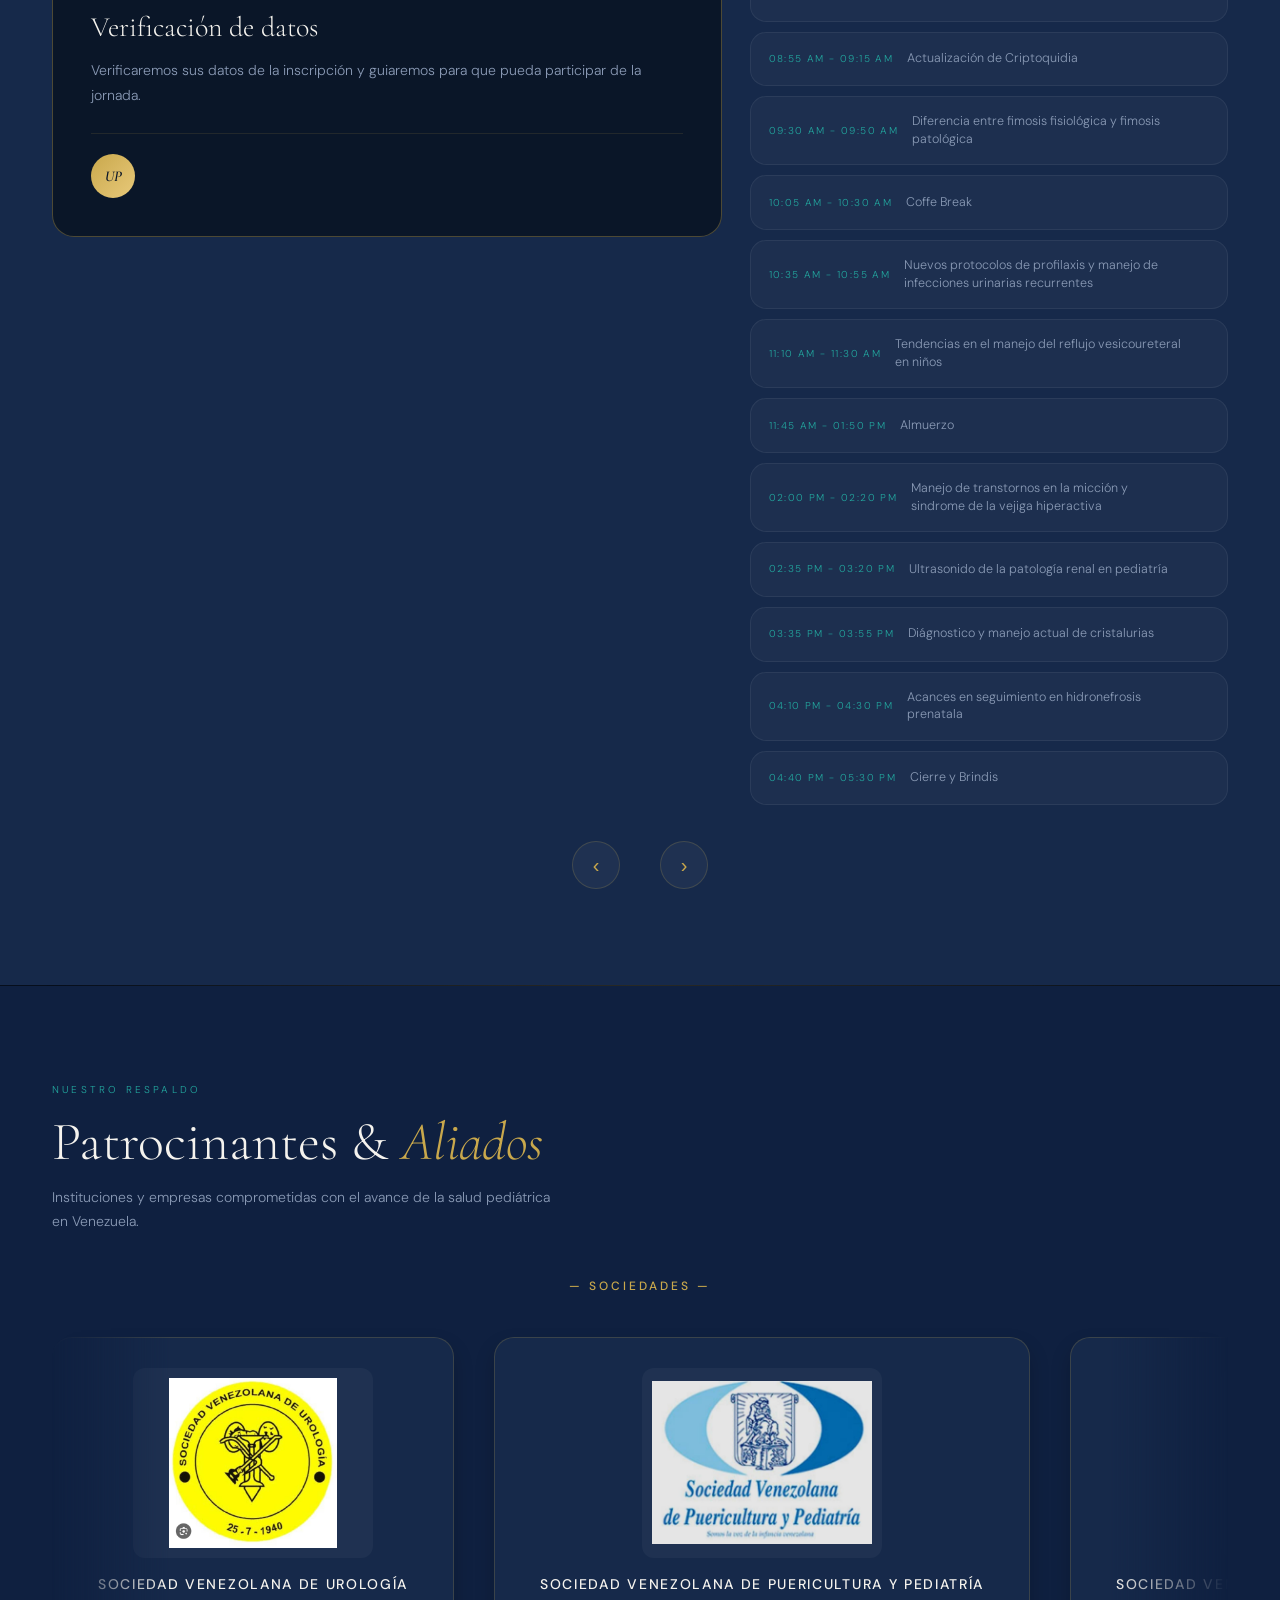
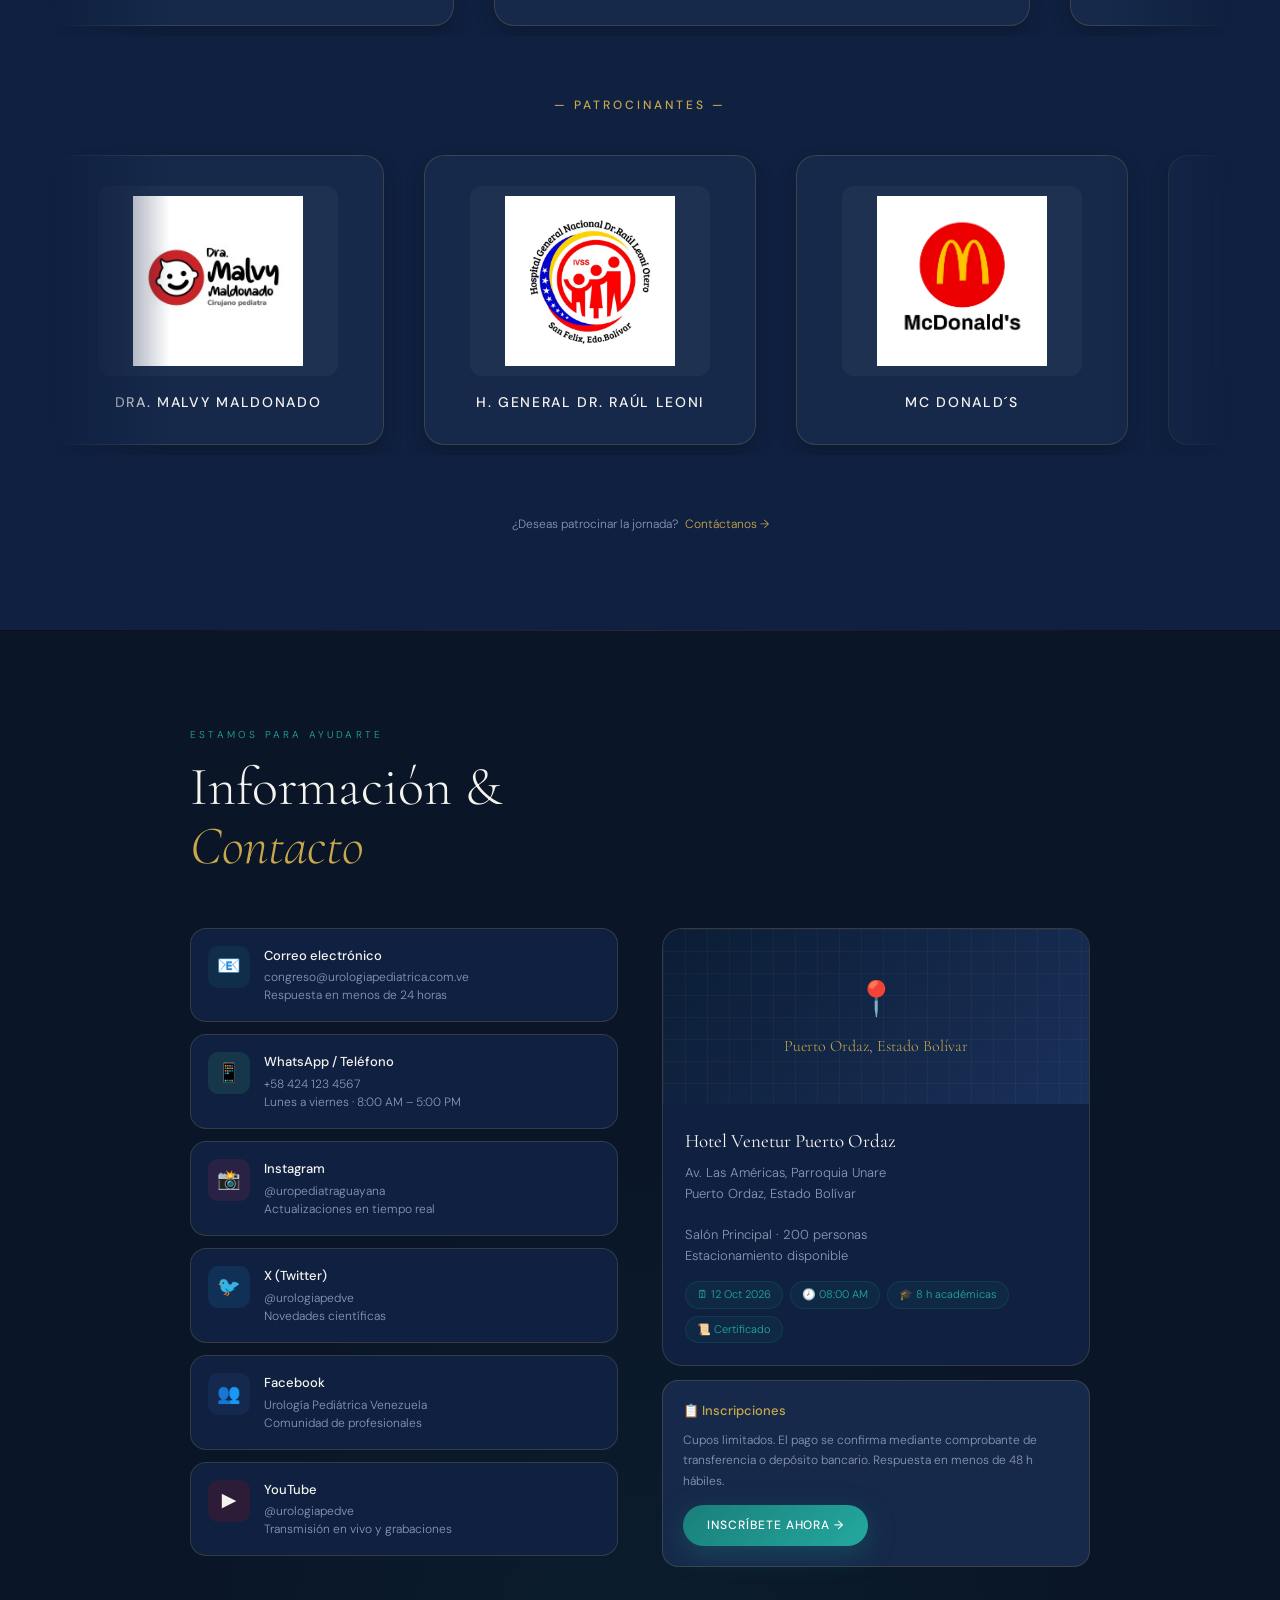
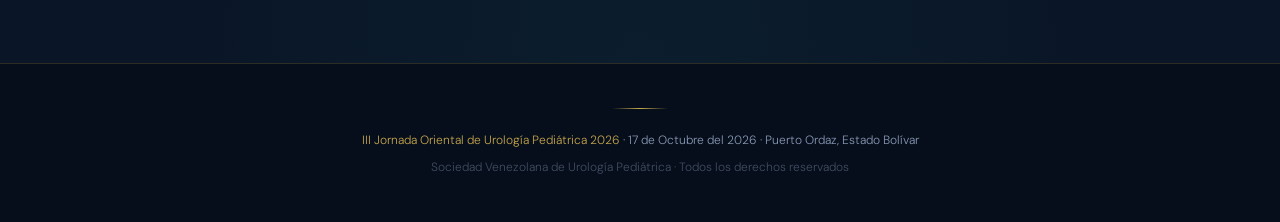
==== commit fe4110ad: "Correcion de URL de inscripcion y enlance de los logos" ====
--- a/index.html
+++ b/index.html
@@ -12,14 +12,14 @@
 
   <!-- SEO -->
   <title>III Jornada Oriental de Urología Pediátrica – Puerto Ordaz</title>
-  <meta name="description" content="III Jornada UP 2026: el congreso de urología pediátrica de referencia en Venezuela. 12 de octubre, Puerto Ordaz, Estado Bolívar.">
+  <meta name="description" content="III Jornada UP 2026: el congreso de urología pediátrica de referencia en Venezuela. 17 de octubre, Puerto Ordaz, Estado Bolívar.">
   <meta name="robots" content="index, follow">
 
   <!-- Open Graph -->
   <meta property="og:type"        content="website">
   <meta property="og:url"         content="https://congreso.urologiapediatrica.com.ve/">
   <meta property="og:title"       content="III Jornada Oriental de Urología Pediátrica – Puerto Ordaz">
-  <meta property="og:description" content="12 de octubre · Puerto Ordaz · 17 expertos · 8 horas académicas">
+  <meta property="og:description" content="17 de octubre · Puerto Ordaz · 17 expertos · 8 horas académicas">
   <meta property="og:image"       content="https://congreso.urologiapediatrica.com.ve/og-image.jpg">
   <meta name="twitter:card"       content="summary_large_image">
 
@@ -27,7 +27,7 @@
   <link rel="preconnect" href="https://fonts.gstatic.com" crossorigin>
   <link rel="icon" type="image/png" href="img/logo/logo.png">
   <link href="https://fonts.googleapis.com/css2?family=Cormorant+Garamond:ital,wght@0,300;0,400;0,600;1,300;1,400&family=DM+Sans:wght@300;400;500&display=swap" rel="stylesheet">
-  <link rel="stylesheet" href="styles.css">
+  <link rel="stylesheet" href="css/styles.css">
 </head>
 
 <body>
@@ -36,13 +36,15 @@
   <nav class="main-nav" id="mainNav" role="navigation" aria-label="Navegación principal">
     <div class="nav-logo">
       <div class="nav-logo-mark" aria-hidden="true">
-        <img class="hero-logo-img" src="img/logo/logo.png" alt="Logo">
+        <a href="index.html" class="" aria-label="III Jornada Oriental de Urología Pediátrica">
+          <img class="hero-logo-img" src="img/logo/logo.png" alt="Logo">
+        </a> 
       </div>
       <span class="nav-logo-text">III Jornada Oriental de Urología Pediátrica</span>
     </div>
     <div class="nav-right">
       <span class="nav-date-badge" aria-label="Fecha del evento">17 Oct · Puerto Ordaz</span>
-      <a href="#inscripcion" class="nav-cta">Inscríbete ahora →</a>
+      <a href="inscripcion/" class="nav-cta">Inscríbete ahora →</a>
     </div>
   </nav>
 
@@ -51,14 +53,16 @@
     <!-- HERO -->
     <section class="hero" id="inicio" aria-label="Inicio">
       <div class="hero-logo-ring" aria-hidden="true">
-        <img class="hero-logo-img" src="img/logo/logo.png" alt="Logo">
+        <a href="index.html" class="" aria-label="III Jornada Oriental de Urología Pediátrica">
+          <img class="hero-logo-img" src="img/logo/logo.png" alt="Logo">
+        </a>  
       </div>
       <p class="hero-eyebrow"   id="hero-org-full">Sociedad Venezolana de Urología Pediátrica</p>
       <h1 class="hero-title"><em>III</em><br>Jornada Oriental de<br><em>Urología Pediátrica</em></h1>
       <p class="hero-subtitle"  id="hero-date-city"><strong>17 de Octubre del 2026</strong>&nbsp;·&nbsp;Puerto Ordaz, Estado Bolívar</p>
       <div class="hero-cards"   id="heroCards" role="list"></div>
       <div class="hero-btn-row">
-        <a href="#inscripcion" class="btn-primary">Inscríbete ahora →</a>
+        <a href="inscripcion/" class="btn-primary">Inscríbete ahora →</a>
         <a href="#programa"    class="btn-ghost">Ver programa</a>
       </div>
       <div class="scroll-hint" aria-hidden="true">
@@ -118,7 +122,7 @@
     <!-- PROGRAMA -->
     <section class="programa-section" id="programa" aria-label="Programa Científico">
       <div class="programa-header">
-        <span class="sec-label" id="prog-label">12 de Octubre · Puerto Ordaz</span>
+        <span class="sec-label" id="prog-label">17 de Octubre · Puerto Ordaz</span>
         <h2 class="sec-title">Programa <em>Científico</em></h2>
         <p>Navega la jornada completa — conferencias magistrales, talleres y panel de expertos.</p>
       </div>
@@ -162,7 +166,7 @@
             <div class="inscripcion-box reveal" id="inscripcion">
               <h5 id="inscripcionTitle">📋 Inscripciones</h5>
               <p  id="inscripcionDesc">Cupos limitados.</p>
-              <a  id="inscripcionBtn" href="#" class="btn-primary" style="font-size:12px;padding:11px 24px;">Inscríbete ahora →</a>
+              <a  id="inscripcionBtn" href="inscripcion/" class="btn-primary" style="font-size:12px;padding:11px 24px;">Inscríbete ahora →</a>
             </div>
           </div>
         </div>
@@ -173,9 +177,9 @@
 
   <footer class="site-footer">
     <div class="gold-line" style="margin-bottom:22px;" aria-hidden="true"></div>
-    <p><span class="gold-text" id="footerTitle">III Jornada Oriental de Urología Pediátrica</span>&nbsp;·&nbsp;<span id="footerMeta">12 de Octubre · Puerto Ordaz, Estado Bolívar</span></p>
+    <p><span class="gold-text" id="footerTitle">III Jornada Oriental de Urología Pediátrica</span>&nbsp;·&nbsp;<span id="footerMeta">17 de Octubre · Puerto Ordaz, Estado Bolívar</span></p>
     <p style="margin-top:8px;opacity:0.45;" id="footerOrg">Sociedad Venezolana de Urología Pediátrica &nbsp;·&nbsp; Todos los derechos reservados</p>
   </footer>
-  <script src="main.js" defer></script>
+  <script src="scripts/main.js" defer></script>
 </body>
 </html>
--- a/css/styles.css
+++ b/css/styles.css
@@ -0,0 +1,824 @@
+/* ============================================================
+       01. Variables & Reset
+       ============================================================ */
+    :root {
+      --color-bg-darkest : #060e1c;
+      --color-bg-dark    : #0a1628;
+      --color-bg-mid     : #0f2040;
+      --color-bg-light   : #16294a;
+      --color-bg-lighter : #1e3358;
+      --color-gold       : #c9a84c;
+      --color-gold-light : #e8c97a;
+      --color-teal       : #1a7f7a;
+      --color-teal-light : #23a89f;
+      --color-white      : #f5f3ee;
+      --color-muted      : #8a9ab5;
+      --color-border     : rgba(201, 168, 76, 0.2);
+      --color-success    : #3db87a;
+      --color-error      : #e05c5c;
+      --tab-active       : rgb(184, 194, 241);
+      --teal             :     #0e7b73;
+      --teal-l           :   #13a99e;
+      --border           :   #dde2ea;
+      --section-padding-y: 96px;
+      --section-padding-x: 52px;
+      --font-serif       : 'Cormorant Garamond', Georgia, serif;
+      --font-sans        : 'DM Sans', system-ui, sans-serif;
+      --transition-fast  : 0.25s ease;
+      --transition-med   : 0.35s ease;
+      --transition-slow  : 0.55s cubic-bezier(0.25, 0.46, 0.45, 0.94);
+      --radius-sm        : 10px;
+      --radius-md        : 16px;
+      --radius-lg        : 24px;
+      --radius-pill      : 100px;
+    }
+
+    *, *::before, *::after { margin: 0; padding: 0; box-sizing: border-box; }
+    html { scroll-behavior: smooth; }
+
+    /* ============================================================
+       02. Base
+       ============================================================ */
+    body {
+      background : var(--color-bg-darkest);
+      color      : var(--color-white);
+      font-family: var(--font-sans);
+      font-weight: 300;
+      overflow-x : hidden;
+      line-height: 1.6;
+    }
+    body::before {
+      content        : '';
+      position       : fixed;
+      inset          : 0;
+      background     :
+        radial-gradient(ellipse 80% 60% at 15% 10%, rgba(26,127,122,0.1) 0%, transparent 60%),
+        radial-gradient(ellipse 60% 80% at 85% 85%, rgba(201,168,76,0.07) 0%, transparent 60%);
+      pointer-events : none;
+      z-index        : 0;
+    }
+    .page-wrapper { position: relative; z-index: 1; }
+
+    /* ============================================================
+       03. Utilidades
+       ============================================================ */
+    .skip-link {
+      position     : absolute;
+      top          : -9999px;
+      left         : 0;
+      background   : var(--color-teal);
+      color        : #fff;
+      padding      : 8px 16px;
+      border-radius: 0 0 var(--radius-sm) 0;
+      font-size    : 13px;
+      font-weight  : 500;
+      z-index      : 9999;
+      transition   : top var(--transition-fast);
+    }
+    .skip-link:focus { top: 0; }
+
+    .sec-label {
+      display       : block;
+      font-size     : 10px;
+      letter-spacing: 0.32em;
+      text-transform: uppercase;
+      color         : var(--color-teal-light);
+      margin-bottom : 14px;
+    }
+    .sec-title {
+      font-family  : var(--font-serif);
+      font-size    : clamp(30px, 4.5vw, 54px);
+      font-weight  : 300;
+      line-height  : 1.1;
+      margin-bottom: 14px;
+    }
+    .sec-title em { font-style: italic; color: var(--color-gold); }
+
+    .gold-line {
+      width     : 56px;
+      height    : 1px;
+      background: linear-gradient(to right, transparent, var(--color-gold), transparent);
+      margin    : 0 auto 28px;
+    }
+    .section-divider {
+      width     : 100%;
+      max-width : 1200px;
+      height    : 1px;
+      background: linear-gradient(to right, transparent, rgba(201,168,76,0.18), transparent);
+      margin    : 0 auto;
+    }
+
+    .btn-primary {
+      display        : inline-flex;
+      align-items    : center;
+      gap            : 10px;
+      background     : linear-gradient(135deg, var(--color-teal), var(--color-teal-light));
+      color          : #fff;
+      font-family    : var(--font-sans);
+      font-size      : 14px;
+      font-weight    : 500;
+      letter-spacing : 0.08em;
+      text-transform : uppercase;
+      padding        : 17px 38px;
+      border-radius  : var(--radius-pill);
+      border         : none;
+      cursor         : pointer;
+      text-decoration: none;
+      transition     : transform var(--transition-fast), box-shadow var(--transition-fast);
+      box-shadow     : 0 8px 28px rgba(26,127,122,0.35);
+    }
+    .btn-primary:hover { transform: translateY(-2px); box-shadow: 0 16px 44px rgba(26,127,122,0.5); }
+
+    .btn-ghost {
+      display        : inline-flex;
+      align-items    : center;
+      gap            : 8px;
+      background     : transparent;
+      color          : var(--color-gold);
+      font-family    : var(--font-sans);
+      font-size      : 13px;
+      font-weight    : 400;
+      letter-spacing : 0.08em;
+      text-transform : uppercase;
+      padding        : 15px 30px;
+      border-radius  : var(--radius-pill);
+      border         : 1px solid var(--color-border);
+      cursor         : pointer;
+      text-decoration: none;
+      transition     : background var(--transition-fast), border-color var(--transition-fast);
+    }
+    .btn-ghost:hover { background: rgba(201,168,76,0.08); border-color: var(--color-gold); }
+
+    /* ============================================================
+       04. Navegación
+       ============================================================ */
+    .main-nav {
+      position        : fixed;
+      top             : 0; left: 0; right: 0;
+      z-index         : 200;
+      padding         : 16px var(--section-padding-x);
+      display         : flex;
+      align-items     : center;
+      justify-content : space-between;
+      background      : rgba(6,14,28,0.92);
+      backdrop-filter : blur(12px);
+      -webkit-backdrop-filter: blur(12px);
+      border-bottom   : 1px solid rgba(201,168,76,0.1);
+      transition      : padding var(--transition-med), background var(--transition-med);
+    }
+    .main-nav.scrolled { padding: 12px var(--section-padding-x); background: rgba(6,14,28,0.98); }
+
+    .nav-logo { display: flex; align-items: center; gap: 14px; }
+    .nav-logo-mark {
+      width        : 42px; height: 42px;
+      border       : 1.5px solid var(--color-gold);
+      border-radius: 50%;
+      display      : flex; align-items: center; justify-content: center;
+      background   : rgba(201,168,76,0.07);
+      flex-shrink  : 0;
+    }
+    .nav-logo-mark svg { width: 24px; height: 24px; }
+    .nav-logo-text {
+      font-family   : var(--font-serif);
+      font-size     : 13px;
+      letter-spacing: 0.1em;
+      text-transform: uppercase;
+      color         : var(--color-white);
+      opacity       : 0.85;
+      line-height   : 1.3;
+    }
+    .nav-right { display: flex; align-items: center; gap: 12px; }
+    .nav-date-badge {
+      font-size     : 11px;
+      letter-spacing: 0.15em;
+      text-transform: uppercase;
+      color         : var(--color-muted);
+      padding       : 7px 14px;
+      border        : 1px solid rgba(138,154,181,0.2);
+      border-radius : var(--radius-pill);
+      white-space   : nowrap;
+    }
+    .nav-cta {
+      display        : inline-flex;
+      align-items    : center;
+      gap            : 7px;
+      background     : linear-gradient(135deg, var(--color-teal), var(--color-teal-light));
+      color          : #fff;
+      font-size      : 12px;
+      font-weight    : 500;
+      letter-spacing : 0.08em;
+      text-transform : uppercase;
+      padding        : 10px 22px;
+      border-radius  : var(--radius-pill);
+      text-decoration: none;
+      white-space    : nowrap;
+      transition     : transform var(--transition-fast), box-shadow var(--transition-fast);
+      box-shadow     : 0 4px 16px rgba(26,127,122,0.4);
+    }
+    .nav-cta:hover { transform: translateY(-1px); box-shadow: 0 8px 28px rgba(26,127,122,0.55); }
+
+    /* ============================================================
+       05. Hero
+       ============================================================ */
+    .hero {
+      min-height     : 100vh;
+      display        : flex;
+      flex-direction : column;
+      align-items    : center;
+      justify-content: center;
+      padding        : 120px 24px 80px;
+      text-align     : center;
+      position       : relative;
+      background     : var(--color-bg-darkest);
+    }
+    .hero-template {
+      min-height     : 30vh;
+      display        : flex;
+      flex-direction : column;
+      align-items    : center;
+      justify-content: center;
+      padding        : 120px 24px 40px;
+      text-align     : center;
+      position       : relative;
+      background     : var(--color-bg-darkest);
+    }
+    .hero-logo-ring {
+      width        : 134px; height: 134px;
+      border-radius: 50%;
+      display      : flex; align-items: center; justify-content: center;
+      margin       : 0 auto 16px;
+      background   : rgba(201,168,76,0.06);
+      opacity      : 0;
+      animation    : anim-fade-up 0.7s 0.1s ease forwards;
+    }
+    .hero-logo-img {
+      width: 100%;
+      height: 100%;
+      object-fit: contain;
+    }
+    .hero-eyebrow {
+      font-size     : 11px;
+      letter-spacing: 0.3em;
+      text-transform: uppercase;
+      color         : var(--color-teal-light);
+      margin-bottom : 18px;
+      opacity       : 0;
+      animation     : anim-fade-up 0.7s 0.3s ease forwards;
+    }
+    .hero-title {
+      font-family  : var(--font-serif);
+      font-size    : clamp(40px, 7vw, 88px);
+      font-weight  : 300;
+      line-height  : 1.04;
+      margin-bottom: 8px;
+      opacity      : 0;
+      animation    : anim-fade-up 0.7s 0.4s ease forwards;
+    }
+    .hero-title em { font-style: italic; color: var(--color-gold); }
+    .hero-subtitle {
+      font-size     : clamp(13px, 2vw, 17px);
+      color         : var(--color-muted);
+      letter-spacing: 0.06em;
+      margin-bottom : 52px;
+      opacity       : 0;
+      animation     : anim-fade-up 0.7s 0.5s ease forwards;
+    }
+    .hero-subtitle strong { color: var(--color-gold-light); font-weight: 400; }
+    .hero-cards {
+      display        : flex;
+      gap            : 14px;
+      flex-wrap      : wrap;
+      justify-content: center;
+      margin-bottom  : 52px;
+      opacity        : 0;
+      animation      : anim-fade-up 0.7s 0.6s ease forwards;
+    }
+    .info-card {
+      background    : rgba(22,41,74,0.8);
+      border        : 1px solid var(--color-border);
+      border-radius : var(--radius-md);
+      padding       : 18px 24px;
+      text-align    : left;
+      min-width     : 145px;
+      backdrop-filter: blur(8px);
+    }
+    .info-card__label {
+      font-size     : 10px;
+      letter-spacing: 0.2em;
+      text-transform: uppercase;
+      color         : var(--color-muted);
+      margin-bottom : 6px;
+      display       : block;
+    }
+    .info-card__value { font-family: var(--font-serif); font-size: 21px; color: var(--color-gold); }
+    .hero-btn-row {
+      display        : flex;
+      gap            : 14px;
+      flex-wrap      : wrap;
+      justify-content: center;
+      opacity        : 0;
+      animation      : anim-fade-up 0.7s 0.75s ease forwards;
+    }
+    .scroll-hint {
+      position      : absolute;
+      bottom        : 30px;
+      left          : 50%;
+      transform     : translateX(-50%);
+      display       : flex;
+      flex-direction: column;
+      align-items   : center;
+      gap           : 8px;
+      opacity       : 0;
+      animation     : anim-fade-in 1s 1.4s ease forwards, anim-bob 2.2s 2.4s ease-in-out infinite;
+    }
+    .scroll-hint__text  { font-size: 10px; letter-spacing: 0.22em; text-transform: uppercase; color: var(--color-muted); }
+    .scroll-hint__arrow { font-size: 18px; color: var(--color-muted); }
+
+    /* ============================================================
+       06. Ponentes — banda de scroll infinito
+       ============================================================ */
+    .ponentes-section {
+      padding   : var(--section-padding-y) 0;
+      background: var(--color-bg-mid);
+      position  : relative;
+      overflow  : hidden;
+    }
+    .ponentes-header {
+      padding      : 0 var(--section-padding-x);
+      margin-bottom: 52px;
+      text-align   : center;
+      max-width    : 800px;
+      margin-left  : auto;
+      margin-right : auto;
+    }
+    .ponentes-header p {
+      color      : var(--color-muted);
+      font-size  : 14px;
+      margin-top : 8px;
+      max-width  : 500px;
+      line-height: 1.7;
+      margin-left: auto;
+      margin-right: auto;
+    }
+
+    /* Banda de desplazamiento continuo — misma mecánica que patrocinantes */
+    .speakers-band {
+      overflow           : hidden;
+      mask-image         : linear-gradient(to right, transparent, black 8%, black 92%, transparent);
+      -webkit-mask-image : linear-gradient(to right, transparent, black 8%, black 92%, transparent);
+      padding            : 24px 0 32px;
+    }
+    .speakers-track {
+      display   : flex;
+      gap       : 28px;
+      width     : max-content;
+      animation : anim-scroll-left 40s linear infinite;
+    }
+    /* Controles prev / next de ponentes */
+    .speakers-controls {
+      display        : flex;
+      align-items    : center;
+      justify-content: center;
+      gap            : 20px;
+      margin-top     : 36px;
+      padding        : 0 var(--section-padding-x);
+    }
+    .speakers-btn {
+      width        : 52px;
+      height       : 52px;
+      border       : 1px solid var(--color-border);
+      border-radius: 50%;
+      background   : var(--color-bg-light);
+      color        : var(--color-gold);
+      font-size    : 22px;
+      cursor       : pointer;
+      display      : flex;
+      align-items  : center;
+      justify-content: center;
+      transition   : background var(--transition-fast), border-color var(--transition-fast), transform var(--transition-fast);
+      box-shadow   : 0 4px 10px rgba(0,0,0,0.2);
+    }
+    .speakers-btn:hover {
+      background  : rgba(201,168,76,0.15);
+      border-color: var(--color-gold);
+      transform   : scale(1.12);
+    }
+
+    /* Tarjeta de ponente */
+    .speaker-card {
+      background   : var(--color-bg-light);
+      border       : 1px solid var(--color-border);
+      border-radius: var(--radius-lg);
+      overflow     : hidden;
+      flex-shrink  : 0;
+      width        : 280px;
+      transition   : transform var(--transition-med), border-color var(--transition-med), box-shadow var(--transition-med);
+      box-shadow   : 0 15px 30px rgba(0,0,0,0.3);
+    }
+    .speaker-card__image { width: 100%; height: 240px; position: relative; overflow: hidden; }
+    .speaker-card__image img {
+      width     : 100%; height: 100%;
+      object-fit: cover;
+      transition: transform var(--transition-slow);
+    }
+    .speaker-card__initials {
+      position       : absolute;
+      inset          : 0;
+      display        : flex;
+      align-items    : center;
+      justify-content: center;
+      font-family    : var(--font-serif);
+      font-size      : 52px;
+      font-style     : italic;
+      font-weight    : 700;
+      color          : var(--color-white);
+      background     : linear-gradient(145deg, var(--color-bg-mid), var(--color-bg-light));
+    }
+    .speaker-card__body { padding: 22px 20px; text-align: center; }
+    .speaker-card__name {
+      font-family  : var(--font-serif);
+      font-size    : 20px;
+      font-weight  : 600;
+      color        : var(--color-white);
+      margin-bottom: 6px;
+      line-height  : 1.3;
+      transition   : color var(--transition-fast);
+    }
+    .speaker-card__specialty {
+      font-size     : 11px;
+      color         : var(--color-teal-light);
+      letter-spacing: 0.1em;
+      text-transform: uppercase;
+      margin-bottom : 8px;
+      font-weight   : 500;
+    }
+    .speaker-card__institution { font-size: 13px; color: var(--color-muted); line-height: 1.5; margin-bottom: 14px; }
+    .speaker-card__tag {
+      display       : inline-block;
+      font-size     : 11px;
+      letter-spacing: 0.1em;
+      text-transform: uppercase;
+      background    : rgba(201,168,76,0.15);
+      color         : var(--color-gold);
+      border        : 1px solid rgba(201,168,76,0.3);
+      padding       : 5px 14px;
+      border-radius : var(--radius-pill);
+      font-weight   : 600;
+      transition    : background var(--transition-fast), border-color var(--transition-fast);
+    }
+    @media (hover: hover) {
+      .speaker-card:hover {
+        transform   : translateY(-8px) scale(1.03);
+        border-color: var(--color-gold);
+        box-shadow  : 0 28px 40px rgba(201,168,76,0.35);
+        z-index     : 10;
+      }
+      .speaker-card:hover .speaker-card__name       { color: var(--color-gold); }
+      .speaker-card:hover .speaker-card__specialty  { color: var(--color-gold-light); }
+      .speaker-card:hover .speaker-card__institution{ color: var(--color-white); }
+      .speaker-card:hover .speaker-card__tag        { background: rgba(201,168,76,0.25); border-color: var(--color-gold); }
+      .speaker-card:hover .speaker-card__image img  { transform: scale(1.08); }
+    }
+
+    /* Estado seleccionado por botones prev/next — réplica exacta del hover */
+    .speaker-card.is-selected {
+      transform   : translateY(-8px) scale(1.03);
+      border-color: var(--color-gold);
+      box-shadow  : 0 28px 40px rgba(201,168,76,0.35);
+      z-index     : 10;
+    }
+    .speaker-card.is-selected .speaker-card__name        { color: var(--color-gold); }
+    .speaker-card.is-selected .speaker-card__specialty   { color: var(--color-gold-light); }
+    .speaker-card.is-selected .speaker-card__institution { color: var(--color-white); }
+    .speaker-card.is-selected .speaker-card__tag         { background: rgba(201,168,76,0.25); border-color: var(--color-gold); }
+    .speaker-card.is-selected .speaker-card__image img   { transform: scale(1.08); }
+
+    /* ============================================================
+       07. Misión & Visión
+       ============================================================ */
+    .mision-section { padding: var(--section-padding-y) var(--section-padding-x); background: var(--color-bg-darkest); }
+    .mision-section .inner { max-width: 1200px; margin: 0 auto; }
+    .mv-grid { display: grid; grid-template-columns: 1fr 1fr; gap: 28px; margin-top: 52px; }
+    .mv-card {
+      background   : var(--color-bg-mid);
+      border       : 1px solid var(--color-border);
+      border-radius: 20px;
+      padding      : 38px;
+      position     : relative;
+      overflow     : hidden;
+      transition   : transform var(--transition-med);
+    }
+    .mv-card::before {
+      content   : '';
+      position  : absolute;
+      top       : 0; left: 0; right: 0;
+      height    : 3px;
+      background: linear-gradient(to right, var(--color-teal), var(--color-gold));
+    }
+    .mv-card:hover { transform: translateY(-4px); }
+    .mv-card__icon { font-size: 34px; margin-bottom: 18px; display: block; }
+    .mv-card h3 { font-family: var(--font-serif); font-size: 26px; font-weight: 400; color: var(--color-gold); margin-bottom: 14px; }
+    .mv-card p  { font-size: 14px; color: var(--color-muted); line-height: 1.85; }
+    .mv-card p strong { color: var(--color-white); font-weight: 400; }
+    .valores-grid { display: grid; grid-template-columns: repeat(4,1fr); gap: 14px; margin-top: 28px; }
+    .valor-card {
+      background   : var(--color-bg-mid);
+      border       : 1px solid var(--color-border);
+      border-radius: var(--radius-md);
+      padding      : 22px;
+      text-align   : center;
+      transition   : transform var(--transition-fast), border-color var(--transition-fast);
+    }
+    .valor-card:hover { transform: translateY(-3px); border-color: rgba(201,168,76,0.4); }
+    .valor-card__icon { font-size: 26px; margin-bottom: 10px; }
+    .valor-card h5    { font-size: 13px; font-weight: 500; margin-bottom: 4px; }
+    .valor-card p     { font-size: 12px; color: var(--color-muted); }
+
+    /* ============================================================
+       08. Programa
+       ============================================================ */
+    .programa-section { padding: var(--section-padding-y) 0; background: var(--color-bg-light); }
+    .programa-header { padding: 0 var(--section-padding-x); margin-bottom: 52px; }
+    .programa-header p { color: var(--color-muted); font-size: 14px; margin-top: 8px; max-width: 540px; line-height: 1.7; }
+    .prog-carousel-wrapper { position: relative; overflow: hidden; }
+    .prog-track { display: flex; transition: transform var(--transition-slow); }
+    .prog-slide {
+      min-width            : 100%;
+      padding              : 0 var(--section-padding-x);
+      display              : grid;
+      grid-template-columns: 1.4fr 1fr;
+      gap                  : 28px;
+      align-items          : start;
+    }
+    .prog-main-card {
+      background   : var(--color-bg-dark);
+      border       : 1px solid rgba(201,168,76,0.35);
+      border-radius: 22px;
+      padding      : 38px;
+      position     : relative;
+      overflow     : hidden;
+    }
+    .prog-main-card::before {
+      content   : '';
+      position  : absolute;
+      top       : 0; left: 0; right: 0;
+      height    : 3px;
+      background: linear-gradient(to right, var(--color-teal), var(--color-gold));
+    }
+    .prog-slide-num {
+      position      : absolute;
+      top           : 24px; right: 28px;
+      font-family   : var(--font-serif);
+      font-size     : 72px;
+      font-weight   : 300;
+      color         : rgba(201,168,76,0.09);
+      line-height   : 1;
+      pointer-events: none;
+      user-select   : none;
+    }
+    .prog-time { font-size: 11px; letter-spacing: 0.22em; text-transform: uppercase; color: var(--color-teal-light); display: block; margin-bottom: 10px; }
+    .prog-type-badge { display: inline-block; font-size: 10px; letter-spacing: 0.1em; text-transform: uppercase; padding: 3px 11px; border-radius: var(--radius-pill); margin-bottom: 16px; }
+    .prog-type-badge.conferencia { background: rgba(26,127,122,0.15); color: var(--color-teal-light); border: 1px solid rgba(26,127,122,0.3); }
+    .prog-type-badge.taller      { background: rgba(201,168,76,0.1);  color: var(--color-gold);       border: 1px solid rgba(201,168,76,0.2);  }
+    .prog-type-badge.panel       { background: rgba(138,154,181,0.1); color: var(--color-muted);      border: 1px solid rgba(138,154,181,0.2); }
+    .prog-type-badge.mesa        { background: rgba(59,130,246,0.1);  color: #60a5fa;                 border: 1px solid rgba(59,130,246,0.2);  }
+    .prog-type-badge.cierre      { background: rgba(201,168,76,0.1);  color: var(--color-gold);       border: 1px solid rgba(201,168,76,0.2);  }
+    .prog-main-card h4 { font-family: var(--font-serif); font-size: 28px; font-weight: 300; line-height: 1.2; color: var(--color-white); margin-bottom: 14px; }
+    .prog-desc         { font-size: 14px; color: var(--color-muted); line-height: 1.8; margin-bottom: 24px; }
+    .prog-speaker-row  { display: flex; align-items: center; gap: 12px; border-top: 1px solid rgba(201,168,76,0.12); padding-top: 20px; }
+    .prog-speaker-avatar {
+      width        : 44px; height: 44px;
+      border-radius: 50%;
+      display      : flex; align-items: center; justify-content: center;
+      font-family  : var(--font-serif);
+      font-size    : 15px; font-style: italic; font-weight: 600;
+      color        : var(--color-bg-dark);
+      flex-shrink  : 0;
+    }
+    .prog-speaker-name { font-size: 14px; font-weight: 500; color: var(--color-white); }
+    .prog-speaker-cat  { font-size: 12px; color: var(--color-muted); }
+    .prog-list { display: flex; flex-direction: column; gap: 10px; }
+    .prog-list-item {
+      background   : rgba(255,255,255,0.03);
+      border       : 1px solid rgba(255,255,255,0.06);
+      border-radius: var(--radius-md);
+      padding      : 16px 18px;
+      cursor       : pointer;
+      transition   : border-color var(--transition-fast), background var(--transition-fast);
+      display      : flex;
+      align-items  : center;
+      gap          : 14px;
+    }
+    .prog-list-item:hover,
+    .prog-list-item.is-active { border-color: rgba(201,168,76,0.35); background: rgba(201,168,76,0.05); }
+    .prog-list-item__time  { font-size: 10px; letter-spacing: 0.14em; text-transform: uppercase; color: var(--color-teal-light); min-width: 72px; }
+    .prog-list-item__title { font-size: 12.5px; color: var(--color-muted); line-height: 1.4; flex: 1; }
+    .prog-list-item.is-active .prog-list-item__title { color: var(--color-white); }
+    .prog-list-item__arrow { color: var(--color-gold); font-size: 13px; opacity: 0; transition: opacity var(--transition-fast); }
+    .prog-list-item:hover .prog-list-item__arrow,
+    .prog-list-item.is-active .prog-list-item__arrow { opacity: 1; }
+    .prog-nav { display: flex; align-items: center; justify-content: center; gap: 20px; margin-top: 36px; padding: 0 var(--section-padding-x); }
+    .prog-nav-btn {
+      width        : 48px; height: 48px;
+      border       : 1px solid var(--color-border);
+      border-radius: 50%;
+      background   : rgba(255,255,255,0.04);
+      color        : var(--color-gold);
+      font-size    : 20px;
+      cursor       : pointer;
+      display      : flex; align-items: center; justify-content: center;
+      transition   : background var(--transition-fast), border-color var(--transition-fast);
+    }
+    .prog-nav-btn:hover { background: rgba(201,168,76,0.1); border-color: var(--color-gold); }
+    .prog-dots { display: flex; gap: 8px; align-items: center; }
+    .prog-dot {
+      height       : 4px; width: 22px;
+      border-radius: 2px;
+      background   : rgba(201,168,76,0.2);
+      cursor       : pointer;
+      transition   : background var(--transition-fast), width var(--transition-fast);
+    }
+    .prog-dot.is-active { background: var(--color-gold); width: 36px; }
+
+    /* ============================================================
+       09. Patrocinantes
+       ============================================================ */
+    .patrocinantes-section { padding: var(--section-padding-y) var(--section-padding-x); background: var(--color-bg-mid); }
+    .patrocinantes-section .inner { max-width: 1300px; margin: 0 auto; }
+    .patrocinantes-section > .inner > p.intro { color: var(--color-muted); font-size: 14px; margin-top: 8px; margin-bottom: 44px; max-width: 500px; line-height: 1.7; }
+    .sponsor-tier { margin-bottom: 60px; }
+    .sponsor-tier__label { font-size: 12px; letter-spacing: 0.25em; text-transform: uppercase; color: var(--color-gold); margin-bottom: 30px; display: block; text-align: center; font-weight: 500; }
+    .logos-band {
+      overflow           : hidden;
+      mask-image         : linear-gradient(to right, transparent, black 10%, black 90%, transparent);
+      -webkit-mask-image : linear-gradient(to right, transparent, black 10%, black 90%, transparent);
+      padding            : 10px 0;
+    }
+    .logos-track {
+      display   : flex;
+      gap       : 40px;
+      animation : anim-scroll-left 30s linear infinite;
+      width     : max-content;
+    }
+    .logos-track:hover     { animation-play-state: paused; }
+    .logos-track.is-reversed { animation-direction: reverse; animation-duration: 35s; }
+    .sponsor-logo {
+      background   : var(--color-bg-light);
+      border       : 1px solid var(--color-border);
+      border-radius: 20px;
+      padding      : 30px 45px;
+      min-width    : 240px;
+      display      : flex; flex-direction: column; align-items: center; justify-content: center;
+      gap          : 15px;
+      flex-shrink  : 0;
+      transition   : border-color var(--transition-fast), transform var(--transition-fast), box-shadow var(--transition-fast);
+      box-shadow   : 0 10px 20px rgba(0,0,0,0.2);
+    }
+    .sponsor-logo:hover { border-color: var(--color-gold); transform: translateY(-5px) scale(1.02); box-shadow: 0 20px 40px rgba(201,168,76,0.3); }
+    .sponsor-logo__img-wrapper {
+      width        : 240px; height: 190px;
+      background   : rgba(255,255,255,0.04);
+      border-radius: 12px;
+      display      : flex; align-items: center; justify-content: center;
+      overflow     : hidden;
+    }
+    .sponsor-logo__img-wrapper img { max-width: 220px; max-height: 170px; width: auto; height: auto; object-fit: contain; transition: transform var(--transition-fast); }
+    .sponsor-logo:hover .sponsor-logo__img-wrapper img { transform: scale(1.1); }
+    .sponsor-logo__name { font-size: 14px; letter-spacing: 0.12em; text-transform: uppercase; text-align: center; font-weight: 500; }
+    .sponsor-logo.is-gold   { border-color: rgba(201,168,76,0.4); background: rgba(201,168,76,0.06); }
+    .sponsor-logo.is-gold   .sponsor-logo__name { color: var(--color-gold-light); }
+    .sponsor-logo.is-silver { border-color: rgba(138,154,181,0.3); background: rgba(138,154,181,0.04); }
+    .sponsor-logo.is-silver .sponsor-logo__name { color: #cbd5e1; }
+
+    /* ============================================================
+       10. Contacto
+       ============================================================ */
+    .contacto-section { padding: var(--section-padding-y) var(--section-padding-x); background: var(--color-bg-dark); position: relative; }
+    .contacto-section::before {
+      content   : '';
+      position  : absolute; inset: 0;
+      background: radial-gradient(ellipse 50% 70% at 50% 100%, rgba(26,127,122,0.07) 0%, transparent 70%);
+      pointer-events: none;
+    }
+    .contacto-section .inner { max-width: 900px; margin: 0 auto; position: relative; }
+    .contacto-grid { display: grid; grid-template-columns: 1fr 1fr; gap: 44px; margin-top: 52px; }
+    .contact-list { display: flex; flex-direction: column; gap: 12px; }
+    .contact-item {
+      display        : flex; gap: 14px; align-items: flex-start;
+      padding        : 17px;
+      background     : var(--color-bg-mid);
+      border         : 1px solid var(--color-border);
+      border-radius  : var(--radius-md);
+      transition     : border-color var(--transition-fast), transform var(--transition-fast);
+      text-decoration: none;
+      color          : inherit;
+    }
+    .contact-item:hover { border-color: rgba(201,168,76,0.45); transform: translateX(4px); }
+    .contact-item__icon {
+      width        : 42px; height: 42px;
+      border-radius: var(--radius-sm);
+      display      : flex; align-items: center; justify-content: center;
+      font-size    : 19px;
+      flex-shrink  : 0;
+    }
+    .icon-email    { background: rgba(26,127,122,0.15); }
+    .icon-phone    { background: rgba(61,184,122,0.15); }
+    .icon-instagram{ background: rgba(225,48,108,0.12); }
+    .icon-twitter  { background: rgba(29,161,242,0.12); }
+    .icon-facebook { background: rgba(66,103,178,0.12); }
+    .icon-youtube  { background: rgba(255,0,0,0.12); }
+    .contact-item h5 { font-size: 13px; font-weight: 500; margin-bottom: 2px; color: var(--color-white); }
+    .contact-item p  { font-size: 12px; color: var(--color-muted); line-height: 1.5; }
+    .lugar-card { background: var(--color-bg-mid); border: 1px solid var(--color-border); border-radius: 20px; overflow: hidden; }
+    .lugar-map {
+      height     : 175px;
+      background : linear-gradient(135deg, #0b1d35, #19305a);
+      position   : relative;
+      display    : flex; align-items: center; justify-content: center;
+      overflow   : hidden;
+    }
+    .lugar-map::before {
+      content        : '';
+      position       : absolute; inset: 0;
+      background-image: linear-gradient(rgba(201,168,76,0.05) 1px,transparent 1px), linear-gradient(90deg,rgba(201,168,76,0.05) 1px,transparent 1px);
+      background-size : 22px 22px;
+    }
+    .map-pin          { position: relative; z-index: 1; text-align: center; }
+    .map-pin__emoji   { font-size: 34px; display: block; margin-bottom: 8px; }
+    .map-pin__label   { font-family: var(--font-serif); font-size: 16px; color: var(--color-gold); }
+    .lugar-body       { padding: 22px; }
+    .lugar-body h4    { font-family: var(--font-serif); font-size: 19px; font-weight: 400; color: var(--color-white); margin-bottom: 7px; }
+    .lugar-body p     { font-size: 13px; color: var(--color-muted); line-height: 1.6; margin-bottom: 14px; }
+    .lugar-tags       { display: flex; flex-wrap: wrap; gap: 7px; }
+    .lugar-tag        { font-size: 11px; color: var(--color-teal-light); background: rgba(26,127,122,0.1); border: 1px solid rgba(26,127,122,0.2); padding: 4px 11px; border-radius: var(--radius-pill); }
+    .inscripcion-box  { margin-top: 14px; background: var(--color-bg-light); border: 1px solid var(--color-border); border-radius: var(--radius-md); padding: 20px; }
+    .inscripcion-box h5 { font-size: 13px; font-weight: 500; margin-bottom: 8px; color: var(--color-gold); }
+    .inscripcion-box p  { font-size: 12px; color: var(--color-muted); line-height: 1.7; margin-bottom: 14px; }
+
+    /* ============================================================
+       11. Footer
+       ============================================================ */
+    .site-footer { padding: 44px; border-top: 1px solid var(--color-border); text-align: center; background: var(--color-bg-darkest); }
+    .site-footer p          { font-size: 12px; color: var(--color-muted); }
+    .site-footer .gold-text { color: var(--color-gold); }
+
+    /* ============================================================
+       12. Animaciones & Reveal
+       ============================================================ */
+    @keyframes anim-fade-up   { from { opacity: 0; transform: translateY(22px); } to { opacity: 1; transform: translateY(0); } }
+    @keyframes anim-fade-in   { from { opacity: 0; } to { opacity: 0.5; } }
+    @keyframes anim-bob       { 0%,100% { transform: translateX(-50%) translateY(0); } 50% { transform: translateX(-50%) translateY(8px); } }
+    @keyframes anim-scroll-left { from { transform: translateX(0); } to { transform: translateX(-50%); } }
+
+    .reveal { opacity: 0; transform: translateY(18px); transition: opacity 0.6s ease, transform 0.6s ease; }
+    .reveal.is-visible { opacity: 1; transform: translateY(0); }
+
+    /* ============================================================
+       13. Responsive
+       ============================================================ */
+    @media (max-width: 900px) {
+      :root { --section-padding-x: 22px; }
+      .main-nav         { padding: 14px var(--section-padding-x); }
+      .main-nav.scrolled{ padding: 10px var(--section-padding-x); }
+      .nav-logo-text    { display: none; }
+      .mv-grid, .contacto-grid { grid-template-columns: 1fr; }
+      .valores-grid     { grid-template-columns: 1fr 1fr; }
+      .prog-slide       { grid-template-columns: 1fr; }
+    }
+    @media (max-width: 900px) {
+      .sponsor-logo { padding: 25px 35px; min-width: 200px; }
+      .sponsor-logo__img-wrapper { width: 220px; height: 170px; }
+      .logos-track  { gap: 30px; }
+      .speaker-card { width: 240px; }
+      .speaker-card__image { height: 200px; }
+    }
+    @media (max-width: 600px) {
+      .sponsor-logo { padding: 20px 25px; min-width: 160px; }
+      .sponsor-logo__img-wrapper { width: 200px; height: 150px; }
+      .logos-track  { gap: 20px; }
+      .speaker-card { width: 220px; }
+      .speaker-card__image { height: 180px; }
+    }
+
+    /* ============================================================
+       14. Accesibilidad
+       ============================================================ */
+    @media (prefers-reduced-motion: reduce) {
+      *, *::before, *::after { animation-duration: 0.01ms !important; animation-iteration-count: 1 !important; transition-duration: 0.01ms !important; }
+      .hero-logo-ring, .hero-eyebrow, .hero-title, .hero-subtitle, .hero-cards, .hero-btn-row { opacity: 1; transform: none; }
+      .scroll-hint { display: none; }
+      .logos-track, .speakers-track { animation: none; }
+    }
+    :focus-visible { outline: 2px solid var(--color-gold); outline-offset: 3px; border-radius: var(--radius-sm); }
+
+ /* ============================================================
+       14. Carta de inscripción
+       ============================================================ */
+    .inscriptioncardcard {
+    width: 100%;
+    background: var(--color-bg-mid);
+    border-radius: 24px;
+    box-shadow: var(--shadow-lg);
+    overflow: hidden;
+    animation: fadeUp 0.7s 0.3s ease both;
+  }
